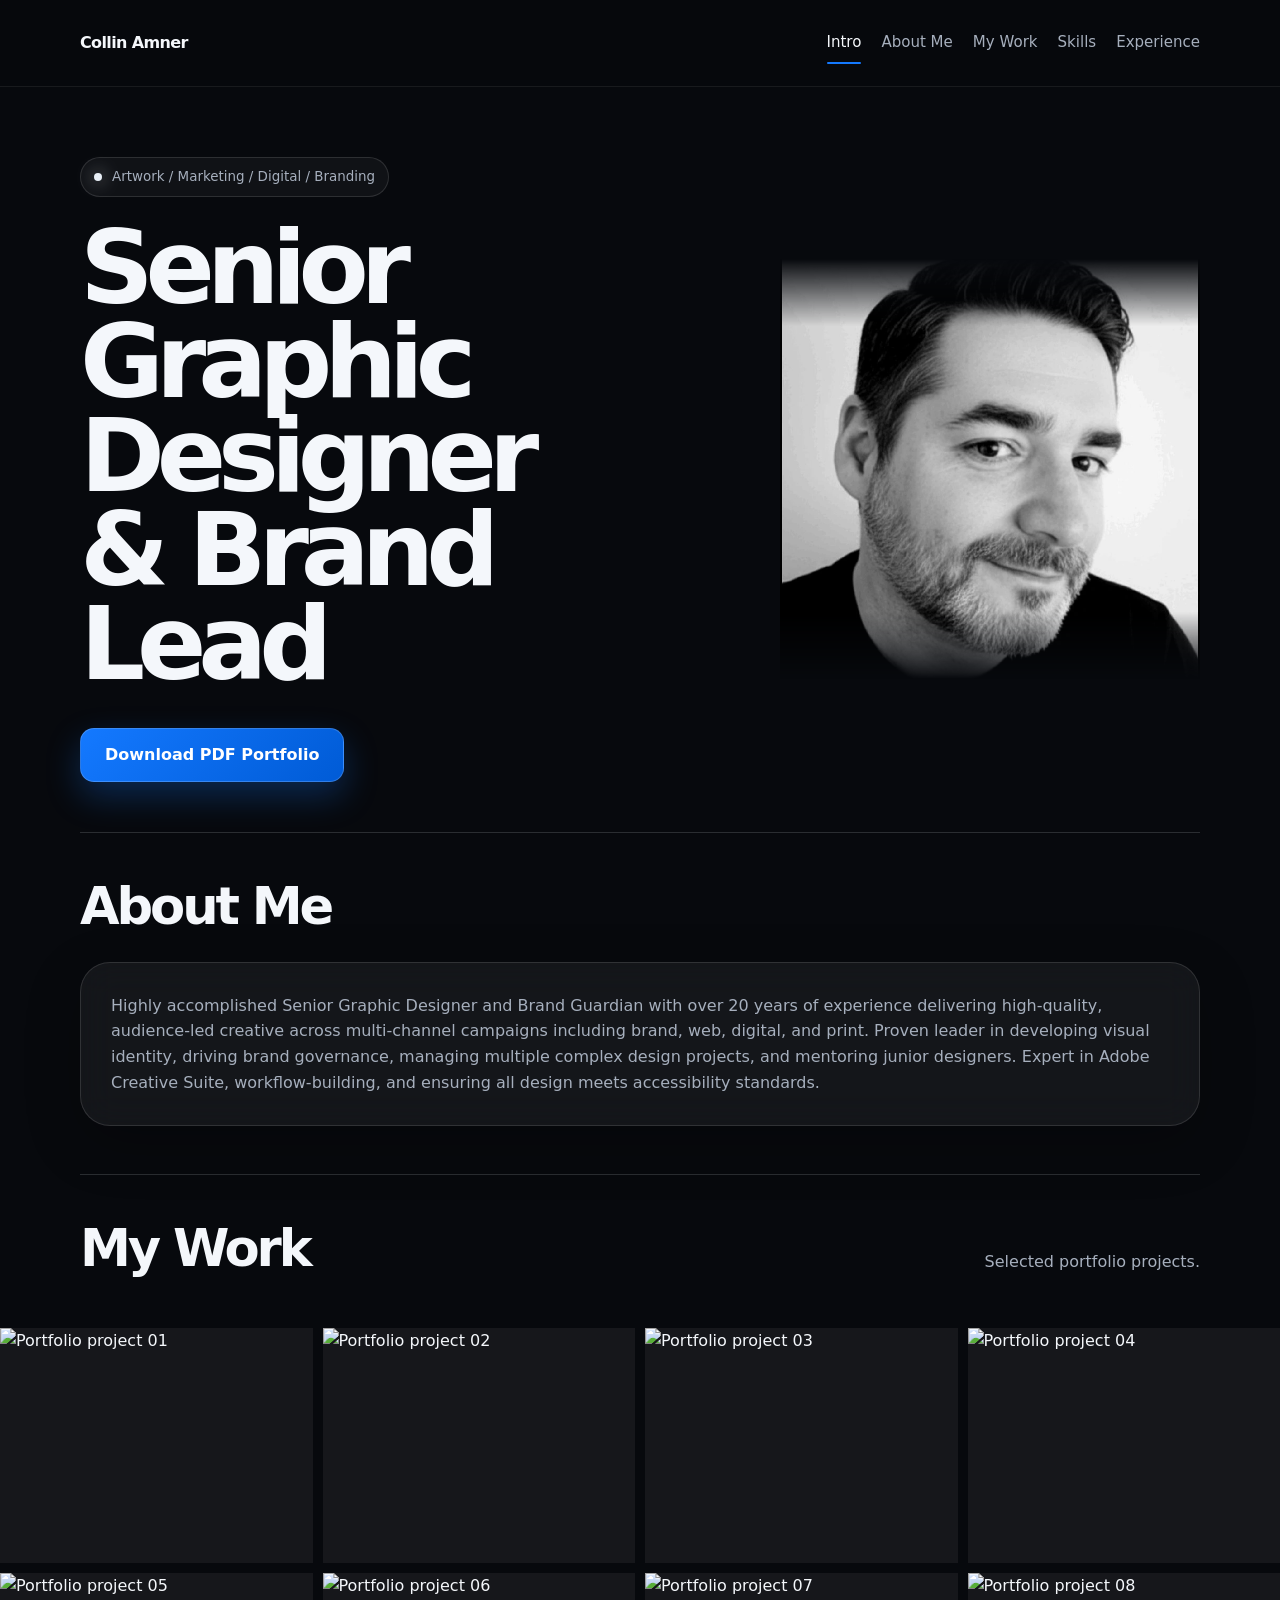
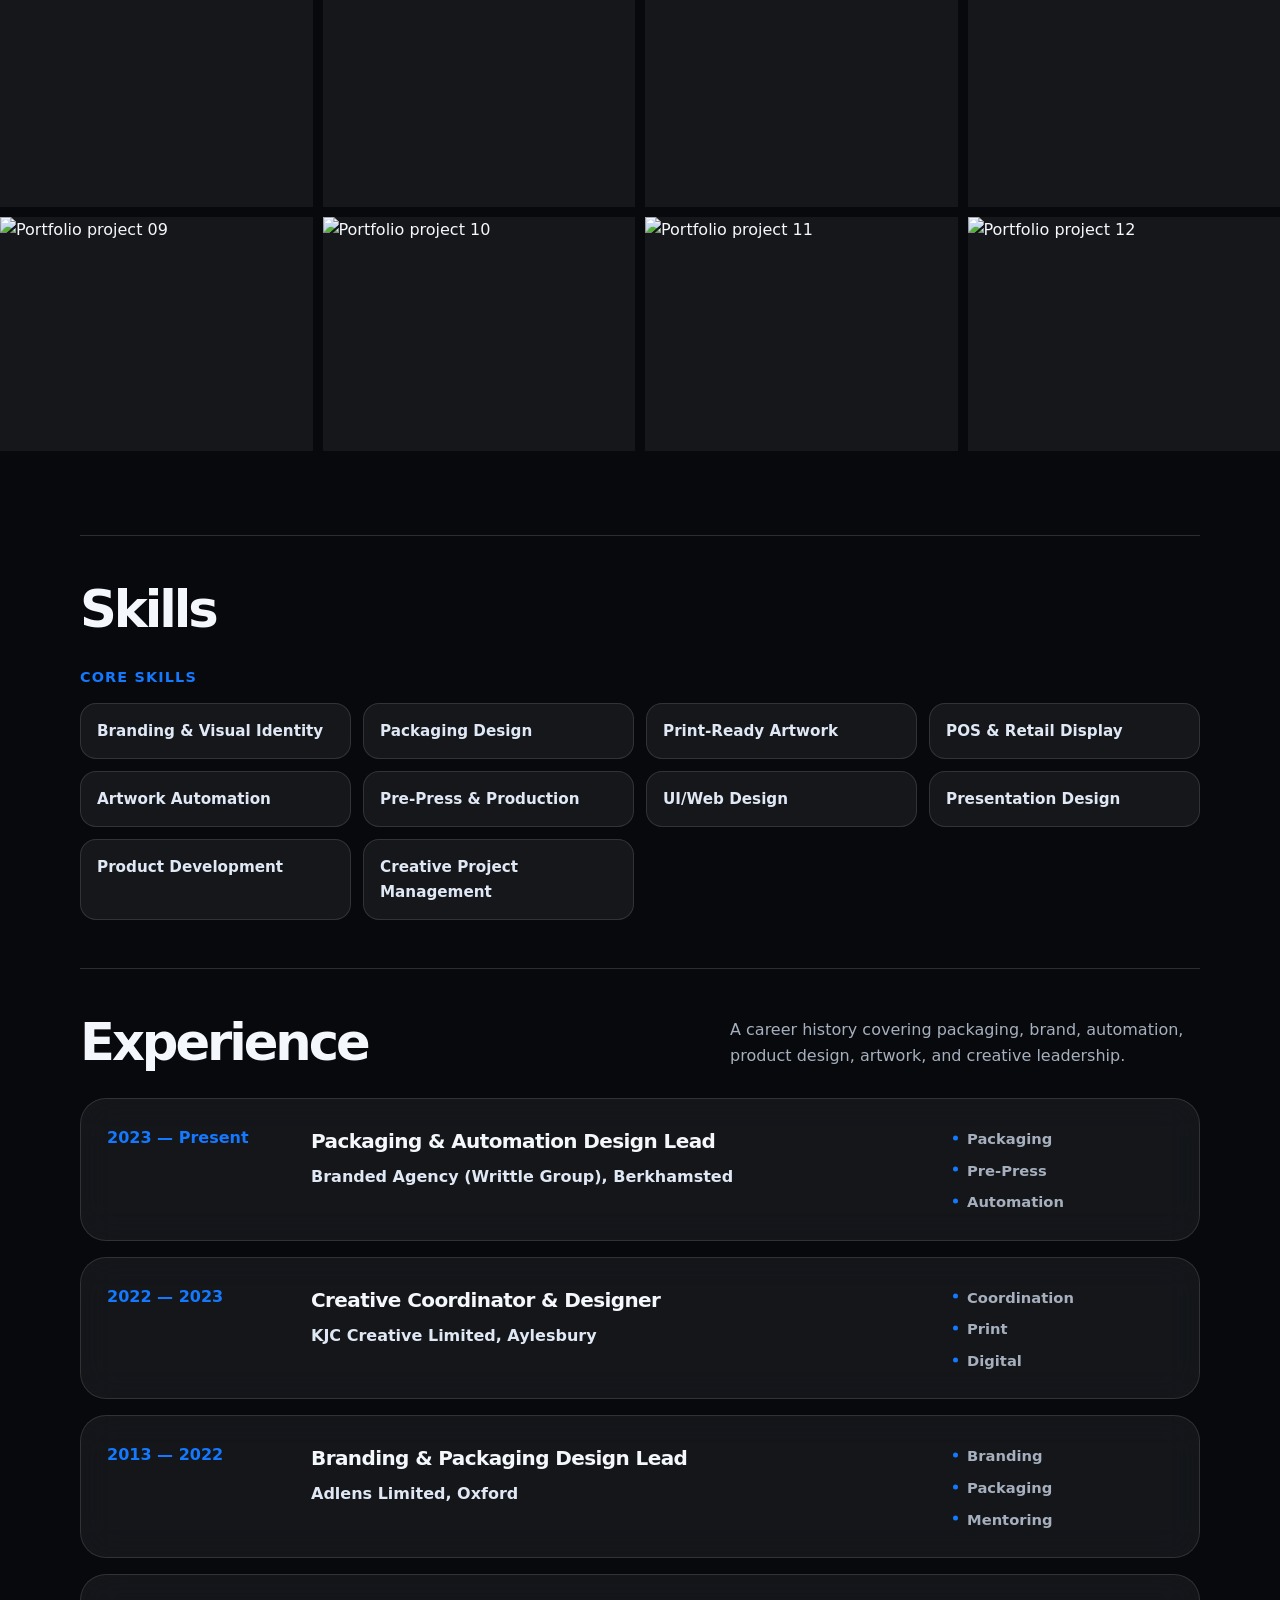
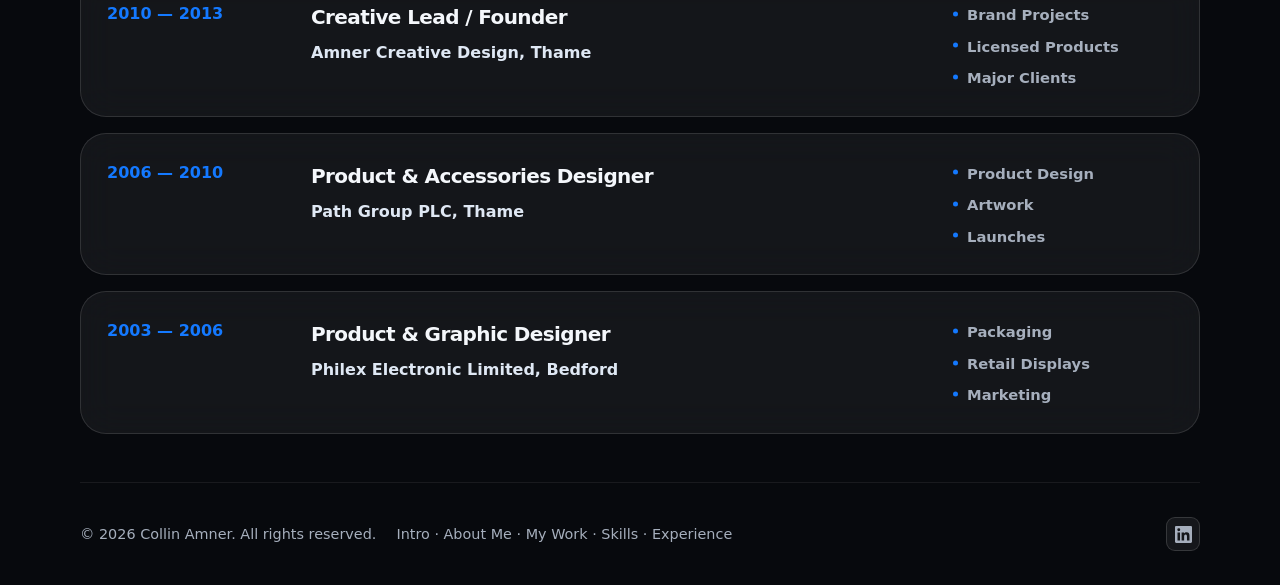
==== index.html @ bd35968d "Update index.html" ====
<!DOCTYPE html>
<html lang="en">
<head>
  <meta charset="UTF-8" />
  <meta name="viewport" content="width=device-width, initial-scale=1.0" />
  <title>Portfolio | Collin Amner</title>
  <style>
    :root {
      --bg: #07090d;
      --text: #f4f7fb;
      --muted: #a6afbd;
      --line: rgba(255,255,255,.12);
      --panel: rgba(255,255,255,.055);
      --panel-light: rgba(255,255,255,.06);
      --accent: #dfe8f4;
      --blue: #1479ff;
      --shadow: 0 24px 80px rgba(0,0,0,.45);
      --sticky-offset: 86px;
    }

    * { box-sizing: border-box; margin: 0; padding: 0; }
    html { scroll-behavior: smooth; scroll-padding-top: var(--sticky-offset); }
    body { font-family: Inter, ui-sans-serif, system-ui, -apple-system, BlinkMacSystemFont, "Segoe UI", sans-serif; background: var(--bg); color: var(--text); line-height: 1.6; min-height: 100vh; overflow-x: hidden; }
    a { color: inherit; text-decoration: none; }
    .wrap { width: min(1120px, calc(100% - 40px)); margin: 0 auto; }

    header { position: sticky; top: 0; z-index: 20; border-bottom: 1px solid rgba(255,255,255,.07); background: rgba(7,9,13,.72); backdrop-filter: blur(18px); }
    .header-inner { width: min(1120px, calc(100% - 40px)); margin: 0 auto; padding: 22px 0; display: flex; align-items: center; justify-content: space-between; gap: 24px; }
    .logo { font-weight: 800; letter-spacing: -.04em; }
    nav { display: flex; gap: 20px; color: var(--muted); font-size: .94rem; }
    nav a { position: relative; padding: 8px 0 10px; transition: color .18s ease; }
    nav a::after { content: ""; position: absolute; left: 0; right: 0; bottom: 0; height: 2px; border-radius: 999px; background: var(--blue); transform: scaleX(0); transform-origin: left; transition: transform .18s ease; }
    nav a:hover, nav a:focus-visible, nav a.is-active { color: var(--text); outline: none; }
    nav a.is-active::after { transform: scaleX(1); }

    section { scroll-margin-top: var(--sticky-offset); padding: 48px 0; }
    main section:not(:first-child) { border-top: 1px solid rgba(220,226,235,.16); }
    .intro { padding: 70px 0 50px; display: grid; grid-template-columns: minmax(0,1.15fr) minmax(260px,.85fr); gap: 44px; align-items: center; }
    .profile-frame { justify-self: end; width: min(420px, 100%); aspect-ratio: 1/1; overflow: hidden; }
    .profile-frame img { display: block; width: 100%; height: 100%; object-fit: cover; filter: grayscale(1); -webkit-mask-image: linear-gradient(to bottom, transparent 0%, black 16%, black 84%, transparent 100%); mask-image: linear-gradient(to bottom, transparent 0%, black 16%, black 84%, transparent 100%); }
    .eyebrow { display: inline-flex; align-items: center; gap: 10px; padding: 8px 13px; border: 1px solid var(--line); background: rgba(255,255,255,.04); border-radius: 999px; color: var(--muted); font-size: .84rem; margin-bottom: 24px; }
    .eyebrow::before { content: ""; width: 8px; height: 8px; border-radius: 50%; background: #e8eef6; box-shadow: 0 0 18px rgba(232,238,246,.8); }
    h1 { font-size: clamp(3.2rem, 8vw, 6.6rem); line-height: .92; letter-spacing: -.08em; max-width: 900px; }
    .actions { display: flex; flex-wrap: wrap; gap: 14px; margin-top: 36px; }
    .btn { display: inline-flex; align-items: center; justify-content: center; min-height: 48px; padding: 0 20px; border-radius: 14px; border: 1px solid var(--line); font-weight: 700; transition: transform .18s ease, background .18s ease; }
    .btn:hover, .btn:focus-visible { transform: translateY(-2px); outline: none; }
    .btn.download { min-height: 54px; padding: 0 24px; color: #fff; background: linear-gradient(135deg,#1479ff,#005bd6); border-color: rgba(255,255,255,.18); box-shadow: 0 14px 34px rgba(20,121,255,.28); }

    .section-title { display: flex; justify-content: space-between; gap: 24px; align-items: end; margin-bottom: 30px; }
    .section-title h2 { font-size: clamp(2rem, 4vw, 3.4rem); line-height: 1; letter-spacing: -.06em; }
    .section-title p { color: var(--muted); max-width: 470px; }
    .panel { padding: 30px; border-radius: 30px; border: 1px solid var(--line); background: var(--panel); backdrop-filter: blur(18px); box-shadow: 0 18px 55px rgba(0,0,0,.23); }
    .panel p { color: var(--muted); }

    .work-gallery {
      width: min(100vw, 1400px);
      margin: 54px 50% 36px;
      transform: translateX(-50%);
      display: grid;
      grid-template-columns: repeat(4, minmax(0, 1fr));
      gap: 10px;
    }

    .work-image {
      display: block;
      width: 100%;
      aspect-ratio: 4 / 3;
      object-fit: cover;
      object-position: center;
      background: rgba(255,255,255,.06);
      cursor: zoom-in;
    }

    .work-image:hover,
    .work-image:focus-visible {
      filter: brightness(.82);
      outline: none;
    }

    .gallery-lightbox {
      position: fixed;
      inset: 0;
      z-index: 100;
      display: none;
      align-items: center;
      justify-content: center;
      padding: 48px;
      background: rgba(0,0,0,.96);
    }

    .gallery-lightbox.is-open {
      display: flex;
    }

    #galleryLightboxImage {
      display: block;
      max-width: min(75vw, 1100px);
      max-height: 82vh;
      width: auto;
      height: auto;
      object-fit: contain;
      box-shadow: 0 30px 90px rgba(0,0,0,.55);
    }

    .gallery-lightbox-close,
    .gallery-lightbox-prev,
    .gallery-lightbox-next {
      position: absolute;
      display: inline-flex;
      align-items: center;
      justify-content: center;
      width: 44px;
      height: 44px;
      border-radius: 999px;
      border: 1px solid rgba(255,255,255,.18);
      background: rgba(255,255,255,.08);
      color: #fff;
      font-size: 26px;
      line-height: 1;
      cursor: pointer;
    }

    .gallery-lightbox-close { top: 24px; right: 24px; }
    .gallery-lightbox-prev { left: 24px; top: 50%; transform: translateY(-50%); }
    .gallery-lightbox-next { right: 24px; top: 50%; transform: translateY(-50%); }

    .gallery-lightbox-close:hover,
    .gallery-lightbox-prev:hover,
    .gallery-lightbox-next:hover,
    .gallery-lightbox-close:focus-visible,
    .gallery-lightbox-prev:focus-visible,
    .gallery-lightbox-next:focus-visible {
      background: rgba(255,255,255,.18);
      outline: none;
    }

    .skills-subsection { display: grid; gap: 14px; }
    .skills-subsection h3 { color: var(--blue); font-size: .9rem; font-weight: 800; letter-spacing: .08em; text-transform: uppercase; }
    .skills-grid { display: grid; grid-template-columns: repeat(4,1fr); gap: 12px; }
    .skill-tag { padding: 15px 16px; border-radius: 16px; background: var(--panel-light); color: var(--accent); border: 1px solid var(--line); font-weight: 650; font-size: .95rem; }

    .experience-list { display: grid; gap: 16px; }
    .experience-item { display: grid; grid-template-columns: 180px minmax(0,1fr) minmax(150px,220px); gap: 24px; align-items: start; padding: 26px; border-radius: 26px; border: 1px solid var(--line); background: var(--panel); backdrop-filter: blur(18px); }
    .experience-item time { color: var(--blue); font-weight: 700; }
    .experience-item h3 { font-size: 1.25rem; letter-spacing: -.03em; margin-bottom: 7px; }
    .experience-company { color: var(--accent); font-weight: 700; margin-bottom: 12px; }
    .experience-tags { display: grid; gap: 8px; margin: 2px 0 0; list-style: none; justify-self: start; }
    .experience-tags li { position: relative; padding-left: 14px; color: var(--muted); font-size: .92rem; font-weight: 650; }
    .experience-tags li::before { content: ""; position: absolute; left: 0; top: .72em; width: 5px; height: 5px; border-radius: 50%; background: var(--blue); transform: translateY(-50%); }

    footer { width: min(1120px, calc(100% - 40px)); margin: 0 auto; padding: 34px 0; color: var(--muted); display: flex; justify-content: space-between; gap: 16px; font-size: .9rem; align-items: center; border-top: 1px solid rgba(255,255,255,.07); }
    .footer-meta { display: flex; gap: 20px; align-items: center; flex-wrap: wrap; }
    .footer-social { display: inline-flex; align-items: center; justify-content: center; width: 34px; height: 34px; border-radius: 9px; border: 1px solid rgba(255,255,255,.14); background: rgba(255,255,255,.06); color: var(--muted); transition: color .18s ease, background .18s ease, border-color .18s ease, transform .18s ease; }
    .footer-social:hover, .footer-social:focus-visible { color: #fff; background: var(--blue); border-color: var(--blue); transform: translateY(-2px); outline: none; }
    .footer-social svg { width: 17px; height: 17px; fill: currentColor; }

    @media (max-width: 900px) {
      .intro { grid-template-columns: 1fr; padding: 48px 0 40px; }
      .profile-frame { justify-self: start; width: min(320px,100%); }
      .work-gallery { grid-template-columns: repeat(2, minmax(0, 1fr)); width: 100%; margin: 28px 0 20px; transform: none; gap: 5px; }
      .skills-grid { grid-template-columns: repeat(2,1fr); }
      .experience-item { grid-template-columns: 1fr; }
    }

    @media (max-width: 680px) {
      :root { --sticky-offset: 142px; }

      body::after {
        content: "";
        position: fixed;
        left: 0;
        right: 0;
        bottom: 0;
        height: 90px;
        pointer-events: none;
        z-index: 12;
        background: linear-gradient(to bottom, rgba(7,9,13,0), rgba(7,9,13,.92));
      }

      section { padding: 30px 0; scroll-margin-top: var(--sticky-offset); }
      .intro { padding: 24px 0 24px; gap: 16px; display: flex; flex-direction: column; align-items: flex-start; }
      .intro-content { display: contents; }
      .eyebrow { order: 1; margin-bottom: 4px; }
      h1 { order: 2; font-size: clamp(2.9rem, 14vw, 4.4rem); line-height: .9; }
      .profile-frame { order: 3; width: min(270px, 82vw); justify-self: center; align-self: center; margin: 2px auto 0; }
      .profile-frame img { -webkit-mask-image: linear-gradient(to bottom, transparent 0%, black 7%, black 96%, transparent 100%); mask-image: linear-gradient(to bottom, transparent 0%, black 7%, black 96%, transparent 100%); object-position: center top; }
      .actions { order: 4; margin-top: 6px; width: 100%; justify-content: center; }
      .btn.download { width: min(100%, 280px); }
      .section-title { margin-bottom: 18px; gap: 14px; }
      .panel { padding: 22px; border-radius: 22px; }
      .experience-list { gap: 10px; }
      .experience-item { padding: 20px; border-radius: 20px; gap: 14px; }
      .header-inner { align-items: flex-start; flex-direction: column; }
      nav { width: 100%; overflow-x: auto; padding-bottom: 4px; }
      .section-title, footer { flex-direction: column; align-items: flex-start; }
      .work-gallery { grid-template-columns: 1fr; width: 100%; margin: 22px 0 16px; transform: none; gap: 5px; }
      .skills-grid { grid-template-columns: 1fr; }
    }
  </style>
</head>
<body>
  <div class="page">
    <header>
      <div class="header-inner">
        <a href="#intro" class="logo" aria-label="Portfolio home"><span>Collin Amner</span></a>
        <nav aria-label="Main navigation">
          <a href="#intro">Intro</a>
          <a href="#about">About Me</a>
          <a href="#work">My Work</a>
          <a href="#skills">Skills</a>
          <a href="#experience">Experience</a>
        </nav>
      </div>
    </header>

    <main>
      <section id="intro" class="intro wrap" aria-labelledby="intro-title">
        <div class="intro-content">
          <span class="eyebrow">Artwork / Marketing / Digital / Branding</span>
          <h1 id="intro-title">Senior Graphic Designer <br />&amp; Brand Lead</h1>
          <div class="actions">
            <a class="btn download" href="./assets/collinamner_portfolio.pdf" target="_blank" rel="noopener">Download PDF Portfolio</a>
          </div>
        </div>
        <div class="profile-frame"><img src="./assets/profile.png" alt="Black and white portrait of Collin Amner" /></div>
      </section>

      <section id="about" class="wrap" aria-labelledby="about-title">
        <div class="section-title"><h2 id="about-title">About Me</h2><p></p></div>
        <div class="panel"><p>Highly accomplished Senior Graphic Designer and Brand Guardian with over 20 years of experience delivering high-quality, audience-led creative across multi-channel campaigns including brand, web, digital, and print. Proven leader in developing visual identity, driving brand governance, managing multiple complex design projects, and mentoring junior designers. Expert in Adobe Creative Suite, workflow-building, and ensuring all design meets accessibility standards.</p></div>
      </section>

      <section id="work" class="wrap" aria-labelledby="work-title">
        <div class="section-title"><h2 id="work-title">My Work</h2><p>Selected portfolio projects.</p></div>
        <div class="work-gallery" aria-label="Selected portfolio work">
          <img class="work-image" src="https://raw.githubusercontent.com/collinamner-ai/portfolio/main/assets/work-01.png" alt="Portfolio project 01">
          <img class="work-image" src="https://raw.githubusercontent.com/collinamner-ai/portfolio/main/assets/work-02.png" alt="Portfolio project 02">
          <img class="work-image" src="https://raw.githubusercontent.com/collinamner-ai/portfolio/main/assets/work-03.png" alt="Portfolio project 03">
          <img class="work-image" src="https://raw.githubusercontent.com/collinamner-ai/portfolio/main/assets/work-04.png" alt="Portfolio project 04">
          <img class="work-image" src="https://raw.githubusercontent.com/collinamner-ai/portfolio/main/assets/work-05.png" alt="Portfolio project 05">
          <img class="work-image" src="https://raw.githubusercontent.com/collinamner-ai/portfolio/main/assets/work-06.png" alt="Portfolio project 06">
          <img class="work-image" src="https://raw.githubusercontent.com/collinamner-ai/portfolio/main/assets/work-07.png" alt="Portfolio project 07">
          <img class="work-image" src="https://raw.githubusercontent.com/collinamner-ai/portfolio/main/assets/work-08.png" alt="Portfolio project 08">
          <img class="work-image" src="https://raw.githubusercontent.com/collinamner-ai/portfolio/main/assets/work-09.png" alt="Portfolio project 09">
          <img class="work-image" src="https://raw.githubusercontent.com/collinamner-ai/portfolio/main/assets/work-10.png" alt="Portfolio project 10">
          <img class="work-image" src="https://raw.githubusercontent.com/collinamner-ai/portfolio/main/assets/work-11.png" alt="Portfolio project 11">
          <img class="work-image" src="https://raw.githubusercontent.com/collinamner-ai/portfolio/main/assets/work-12.png" alt="Portfolio project 12">
        </div>
      </section>

      <section id="skills" class="wrap" aria-labelledby="skills-title">
        <div class="section-title"><h2 id="skills-title">Skills</h2><p></p></div>
        <div class="skills-subsection"><h3>Core Skills</h3><div class="skills-grid" aria-label="Core skills list">
          <span class="skill-tag">Branding &amp; Visual Identity</span><span class="skill-tag">Packaging Design</span><span class="skill-tag">Print-Ready Artwork</span><span class="skill-tag">POS &amp; Retail Display</span><span class="skill-tag">Artwork Automation</span><span class="skill-tag">Pre-Press &amp; Production</span><span class="skill-tag">UI/Web Design</span><span class="skill-tag">Presentation Design</span><span class="skill-tag">Product Development</span><span class="skill-tag">Creative Project Management</span>
        </div></div>
      </section>

      <section id="experience" class="wrap" aria-labelledby="experience-title">
        <div class="section-title"><h2 id="experience-title">Experience</h2><p>A career history covering packaging, brand, automation, product design, artwork, and creative leadership.</p></div>
        <div class="experience-list">
          <article class="experience-item"><time>2023 — Present</time><div><h3>Packaging &amp; Automation Design Lead</h3><p class="experience-company">Branded Agency (Writtle Group), Berkhamsted</p></div><ul class="experience-tags"><li>Packaging</li><li>Pre-Press</li><li>Automation</li></ul></article>
          <article class="experience-item"><time>2022 — 2023</time><div><h3>Creative Coordinator &amp; Designer</h3><p class="experience-company">KJC Creative Limited, Aylesbury</p></div><ul class="experience-tags"><li>Coordination</li><li>Print</li><li>Digital</li></ul></article>
          <article class="experience-item"><time>2013 — 2022</time><div><h3>Branding &amp; Packaging Design Lead</h3><p class="experience-company">Adlens Limited, Oxford</p></div><ul class="experience-tags"><li>Branding</li><li>Packaging</li><li>Mentoring</li></ul></article>
          <article class="experience-item"><time>2010 — 2013</time><div><h3>Creative Lead / Founder</h3><p class="experience-company">Amner Creative Design, Thame</p></div><ul class="experience-tags"><li>Brand Projects</li><li>Licensed Products</li><li>Major Clients</li></ul></article>
          <article class="experience-item"><time>2006 — 2010</time><div><h3>Product &amp; Accessories Designer</h3><p class="experience-company">Path Group PLC, Thame</p></div><ul class="experience-tags"><li>Product Design</li><li>Artwork</li><li>Launches</li></ul></article>
          <article class="experience-item"><time>2003 — 2006</time><div><h3>Product &amp; Graphic Designer</h3><p class="experience-company">Philex Electronic Limited, Bedford</p></div><ul class="experience-tags"><li>Packaging</li><li>Retail Displays</li><li>Marketing</li></ul></article>
        </div>
      </section>
    </main>

    <footer>
      <div class="footer-meta"><span>© 2026 Collin Amner. All rights reserved.</span><span>Intro · About Me · My Work · Skills · Experience</span></div>
      <a class="footer-social" href="https://www.linkedin.com/in/collin-amner-9802814/" target="_blank" rel="noopener" aria-label="LinkedIn profile">
        <svg viewBox="0 0 24 24" aria-hidden="true"><path d="M20.45 20.45h-3.56v-5.57c0-1.33-.03-3.04-1.85-3.04-1.85 0-2.14 1.44-2.14 2.94v5.67H9.34V9h3.42v1.56h.05c.48-.9 1.64-1.85 3.37-1.85 3.6 0 4.27 2.37 4.27 5.46v6.28zM5.32 7.43a2.06 2.06 0 1 1 0-4.12 2.06 2.06 0 0 1 0 4.12zM7.1 20.45H3.54V9H7.1v11.45zM22.23 0H1.77C.79 0 0 .77 0 1.72v20.56C0 23.23.79 24 1.77 24h20.46c.98 0 1.77-.77 1.77-1.72V1.72C24 .77 23.21 0 22.23 0z"/></svg>
      </a>
    </footer>
  </div>

  <div class="gallery-lightbox" id="galleryLightbox" aria-hidden="true" role="dialog" aria-label="Portfolio image viewer">
    <button class="gallery-lightbox-close" type="button" id="galleryClose" aria-label="Close image viewer">×</button>
    <button class="gallery-lightbox-prev" type="button" id="galleryPrev" aria-label="Previous image">‹</button>
    <img id="galleryLightboxImage" src="" alt="">
    <button class="gallery-lightbox-next" type="button" id="galleryNext" aria-label="Next image">›</button>
  </div>

  <script>
    const galleryImages = Array.from(document.querySelectorAll('.work-image'));
    const galleryLightbox = document.getElementById('galleryLightbox');
    const galleryLightboxImage = document.getElementById('galleryLightboxImage');
    const galleryClose = document.getElementById('galleryClose');
    const galleryPrev = document.getElementById('galleryPrev');
    const galleryNext = document.getElementById('galleryNext');
    let activeGalleryIndex = 0;

    galleryImages.forEach((image) => {
      image.setAttribute('tabindex', '0');
    });

    function showGalleryImage(index) {
      activeGalleryIndex = (index + galleryImages.length) % galleryImages.length;
      const image = galleryImages[activeGalleryIndex];
      galleryLightboxImage.src = image.currentSrc || image.src;
      galleryLightboxImage.alt = image.alt;
    }

    function openGallery(index) {
      showGalleryImage(index);
      galleryLightbox.classList.add('is-open');
      galleryLightbox.setAttribute('aria-hidden', 'false');
      document.body.style.overflow = 'hidden';
      galleryClose.focus();
    }

    function closeGallery() {
      galleryLightbox.classList.remove('is-open');
      galleryLightbox.setAttribute('aria-hidden', 'true');
      galleryLightboxImage.removeAttribute('src');
      document.body.style.overflow = '';
      galleryImages[activeGalleryIndex].focus();
    }

    galleryImages.forEach((image, index) => {
      image.addEventListener('click', () => openGallery(index));
      image.addEventListener('keydown', event => {
        if (event.key === 'Enter' || event.key === ' ') {
          event.preventDefault();
          openGallery(index);
        }
      });
    });

    galleryClose.addEventListener('click', closeGallery);
    galleryPrev.addEventListener('click', () => showGalleryImage(activeGalleryIndex - 1));
    galleryNext.addEventListener('click', () => showGalleryImage(activeGalleryIndex + 1));

    galleryLightbox.addEventListener('click', event => {
      if (event.target === galleryLightbox) closeGallery();
    });

    document.addEventListener('keydown', event => {
      if (!galleryLightbox.classList.contains('is-open')) return;
      if (event.key === 'Escape') closeGallery();
      if (event.key === 'ArrowLeft') showGalleryImage(activeGalleryIndex - 1);
      if (event.key === 'ArrowRight') showGalleryImage(activeGalleryIndex + 1);
    });

    const navLinks = Array.from(document.querySelectorAll('nav a'));
    const pageSections = Array.from(document.querySelectorAll('main section[id]'));
    const activeSectionObserver = new IntersectionObserver(entries => {
      entries.forEach(entry => {
        if (!entry.isIntersecting) return;
        navLinks.forEach(link => link.classList.toggle('is-active', link.getAttribute('href') === `#${entry.target.id}`));
      });
    }, { rootMargin: '-40% 0px -50% 0px', threshold: 0 });
    pageSections.forEach(section => activeSectionObserver.observe(section));
  </script>
</body>
</html>
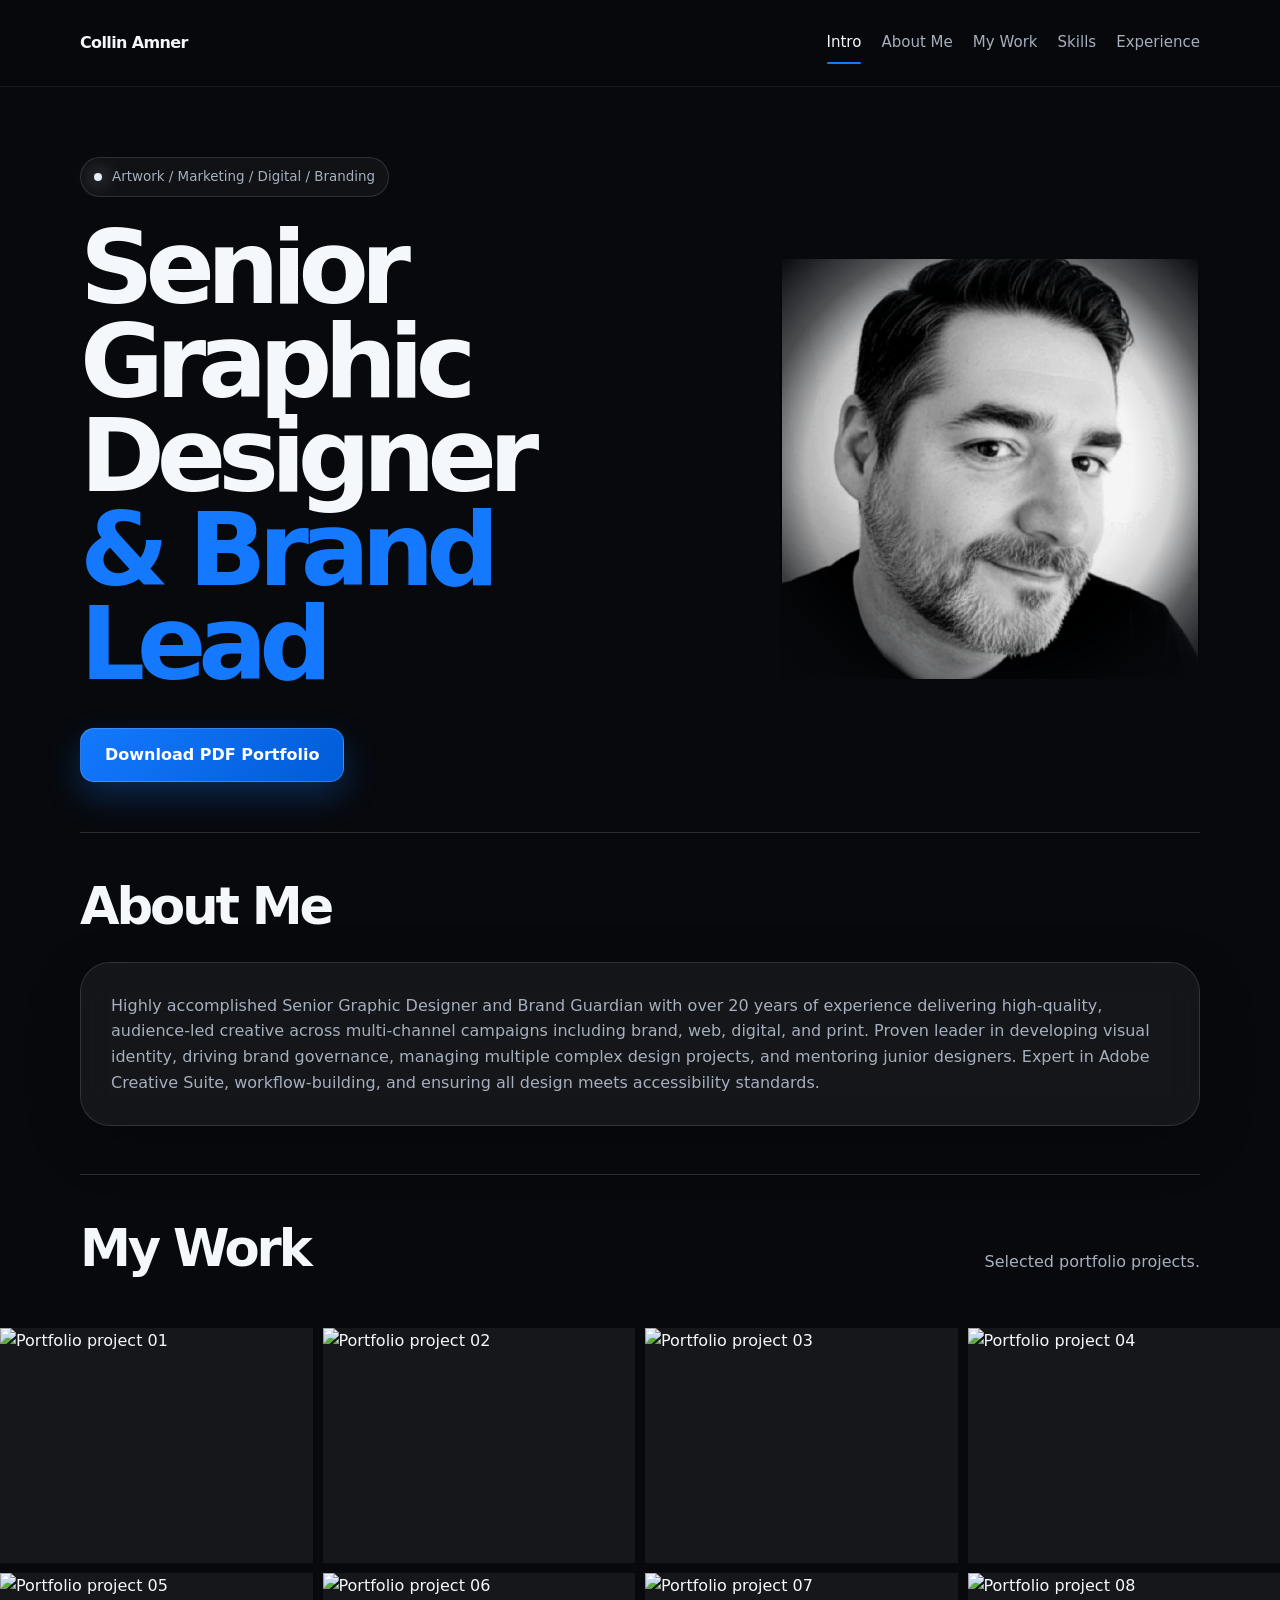
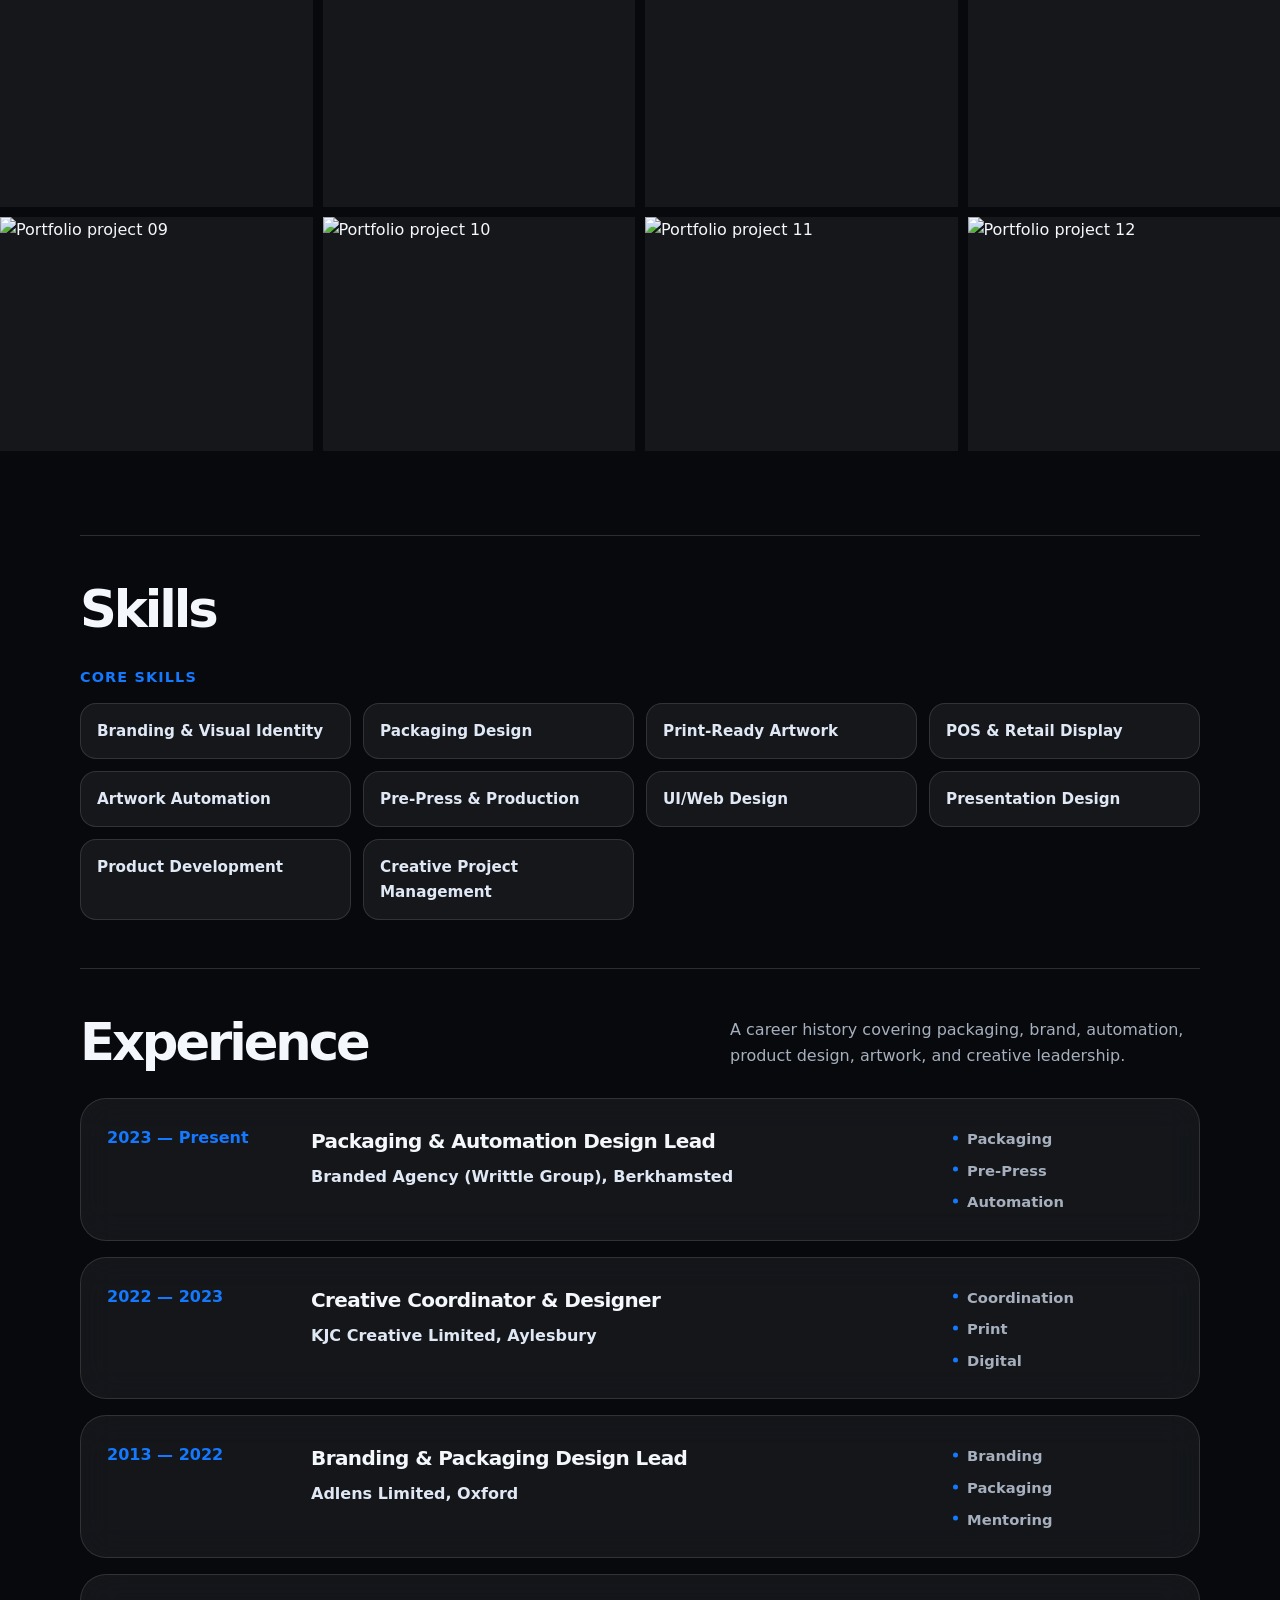
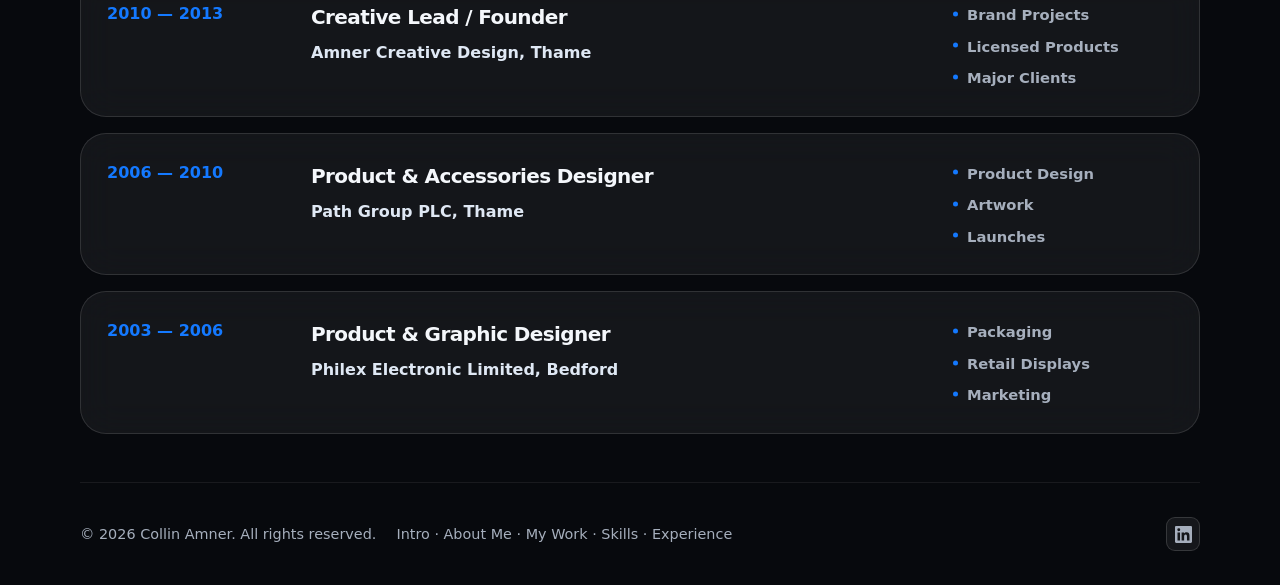
==== commit 45a89432: "Update index.html" ====
--- a/index.html
+++ b/index.html
@@ -15,7 +15,7 @@
       --accent: #dfe8f4;
       --blue: #1479ff;
       --shadow: 0 24px 80px rgba(0,0,0,.45);
-      --sticky-offset: 86px;
+      --sticky-offset: 0px;
     }
 
     * { box-sizing: border-box; margin: 0; padding: 0; }
@@ -37,10 +37,11 @@
     main section:not(:first-child) { border-top: 1px solid rgba(220,226,235,.16); }
     .intro { padding: 70px 0 50px; display: grid; grid-template-columns: minmax(0,1.15fr) minmax(260px,.85fr); gap: 44px; align-items: center; }
     .profile-frame { justify-self: end; width: min(420px, 100%); aspect-ratio: 1/1; overflow: hidden; }
-    .profile-frame img { display: block; width: 100%; height: 100%; object-fit: cover; filter: grayscale(1); -webkit-mask-image: linear-gradient(to bottom, transparent 0%, black 16%, black 84%, transparent 100%); mask-image: linear-gradient(to bottom, transparent 0%, black 16%, black 84%, transparent 100%); }
+    .profile-frame img { display: block; width: 100%; height: 100%; object-fit: cover; filter: grayscale(1); -webkit-mask-image: radial-gradient(ellipse at center, black 48%, rgba(0,0,0,.88) 62%, rgba(0,0,0,.35) 78%, transparent 100%); mask-image: radial-gradient(ellipse at center, black 48%, rgba(0,0,0,.88) 62%, rgba(0,0,0,.35) 78%, transparent 100%); }
     .eyebrow { display: inline-flex; align-items: center; gap: 10px; padding: 8px 13px; border: 1px solid var(--line); background: rgba(255,255,255,.04); border-radius: 999px; color: var(--muted); font-size: .84rem; margin-bottom: 24px; }
     .eyebrow::before { content: ""; width: 8px; height: 8px; border-radius: 50%; background: #e8eef6; box-shadow: 0 0 18px rgba(232,238,246,.8); }
     h1 { font-size: clamp(3.2rem, 8vw, 6.6rem); line-height: .92; letter-spacing: -.08em; max-width: 900px; }
+    .title-accent { color: var(--blue); }
     .actions { display: flex; flex-wrap: wrap; gap: 14px; margin-top: 36px; }
     .btn { display: inline-flex; align-items: center; justify-content: center; min-height: 48px; padding: 0 20px; border-radius: 14px; border: 1px solid var(--line); font-weight: 700; transition: transform .18s ease, background .18s ease; }
     .btn:hover, .btn:focus-visible { transform: translateY(-2px); outline: none; }
@@ -163,7 +164,7 @@
     }
 
     @media (max-width: 680px) {
-      :root { --sticky-offset: 142px; }
+      :root { --sticky-offset: 0px; }
 
       body::after {
         content: "";
@@ -180,12 +181,12 @@
       section { padding: 30px 0; scroll-margin-top: var(--sticky-offset); }
       .intro { padding: 24px 0 24px; gap: 16px; display: flex; flex-direction: column; align-items: flex-start; }
       .intro-content { display: contents; }
-      .eyebrow { order: 1; margin-bottom: 4px; }
-      h1 { order: 2; font-size: clamp(2.9rem, 14vw, 4.4rem); line-height: .9; }
-      .profile-frame { order: 3; width: min(270px, 82vw); justify-self: center; align-self: center; margin: 2px auto 0; }
-      .profile-frame img { -webkit-mask-image: linear-gradient(to bottom, transparent 0%, black 7%, black 96%, transparent 100%); mask-image: linear-gradient(to bottom, transparent 0%, black 7%, black 96%, transparent 100%); object-position: center top; }
-      .actions { order: 4; margin-top: 6px; width: 100%; justify-content: center; }
-      .btn.download { width: min(100%, 280px); }
+      .eyebrow { order: 3; margin: 12px 0 0; }
+      h1 { order: 1; font-size: clamp(2.9rem, 14vw, 4.4rem); line-height: .9; }
+      .profile-frame { order: 2; width: min(270px, 82vw); justify-self: start; align-self: flex-start; margin: 8px 0 0; }
+      .profile-frame img { -webkit-mask-image: radial-gradient(ellipse at center, black 50%, rgba(0,0,0,.9) 64%, rgba(0,0,0,.38) 80%, transparent 100%); mask-image: radial-gradient(ellipse at center, black 50%, rgba(0,0,0,.9) 64%, rgba(0,0,0,.38) 80%, transparent 100%); object-position: center top; }
+      .actions { order: 4; margin-top: 14px; width: 100%; justify-content: flex-start; }
+      .btn.download { width: min(90%, 252px); }
       .section-title { margin-bottom: 18px; gap: 14px; }
       .panel { padding: 22px; border-radius: 22px; }
       .experience-list { gap: 10px; }
@@ -217,7 +218,7 @@
       <section id="intro" class="intro wrap" aria-labelledby="intro-title">
         <div class="intro-content">
           <span class="eyebrow">Artwork / Marketing / Digital / Branding</span>
-          <h1 id="intro-title">Senior Graphic Designer <br />&amp; Brand Lead</h1>
+          <h1 id="intro-title">Senior Graphic Designer <br /><span class="title-accent">&amp; Brand Lead</span></h1>
           <div class="actions">
             <a class="btn download" href="./assets/collinamner_portfolio.pdf" target="_blank" rel="noopener">Download PDF Portfolio</a>
           </div>
@@ -346,6 +347,28 @@
 
     const navLinks = Array.from(document.querySelectorAll('nav a'));
     const pageSections = Array.from(document.querySelectorAll('main section[id]'));
+    const siteHeader = document.querySelector('header');
+
+    navLinks.forEach(link => {
+      link.addEventListener('click', event => {
+        const targetId = link.getAttribute('href');
+        if (!targetId || !targetId.startsWith('#')) return;
+
+        const target = document.querySelector(targetId);
+        if (!target) return;
+
+        event.preventDefault();
+        const headerHeight = siteHeader ? siteHeader.offsetHeight : 0;
+        const targetTop = target.getBoundingClientRect().top + window.pageYOffset - headerHeight - 1;
+
+        window.scrollTo({
+          top: Math.max(targetTop, 0),
+          behavior: 'smooth'
+        });
+
+        history.pushState(null, '', targetId);
+      });
+    });
     const activeSectionObserver = new IntersectionObserver(entries => {
       entries.forEach(entry => {
         if (!entry.isIntersecting) return;
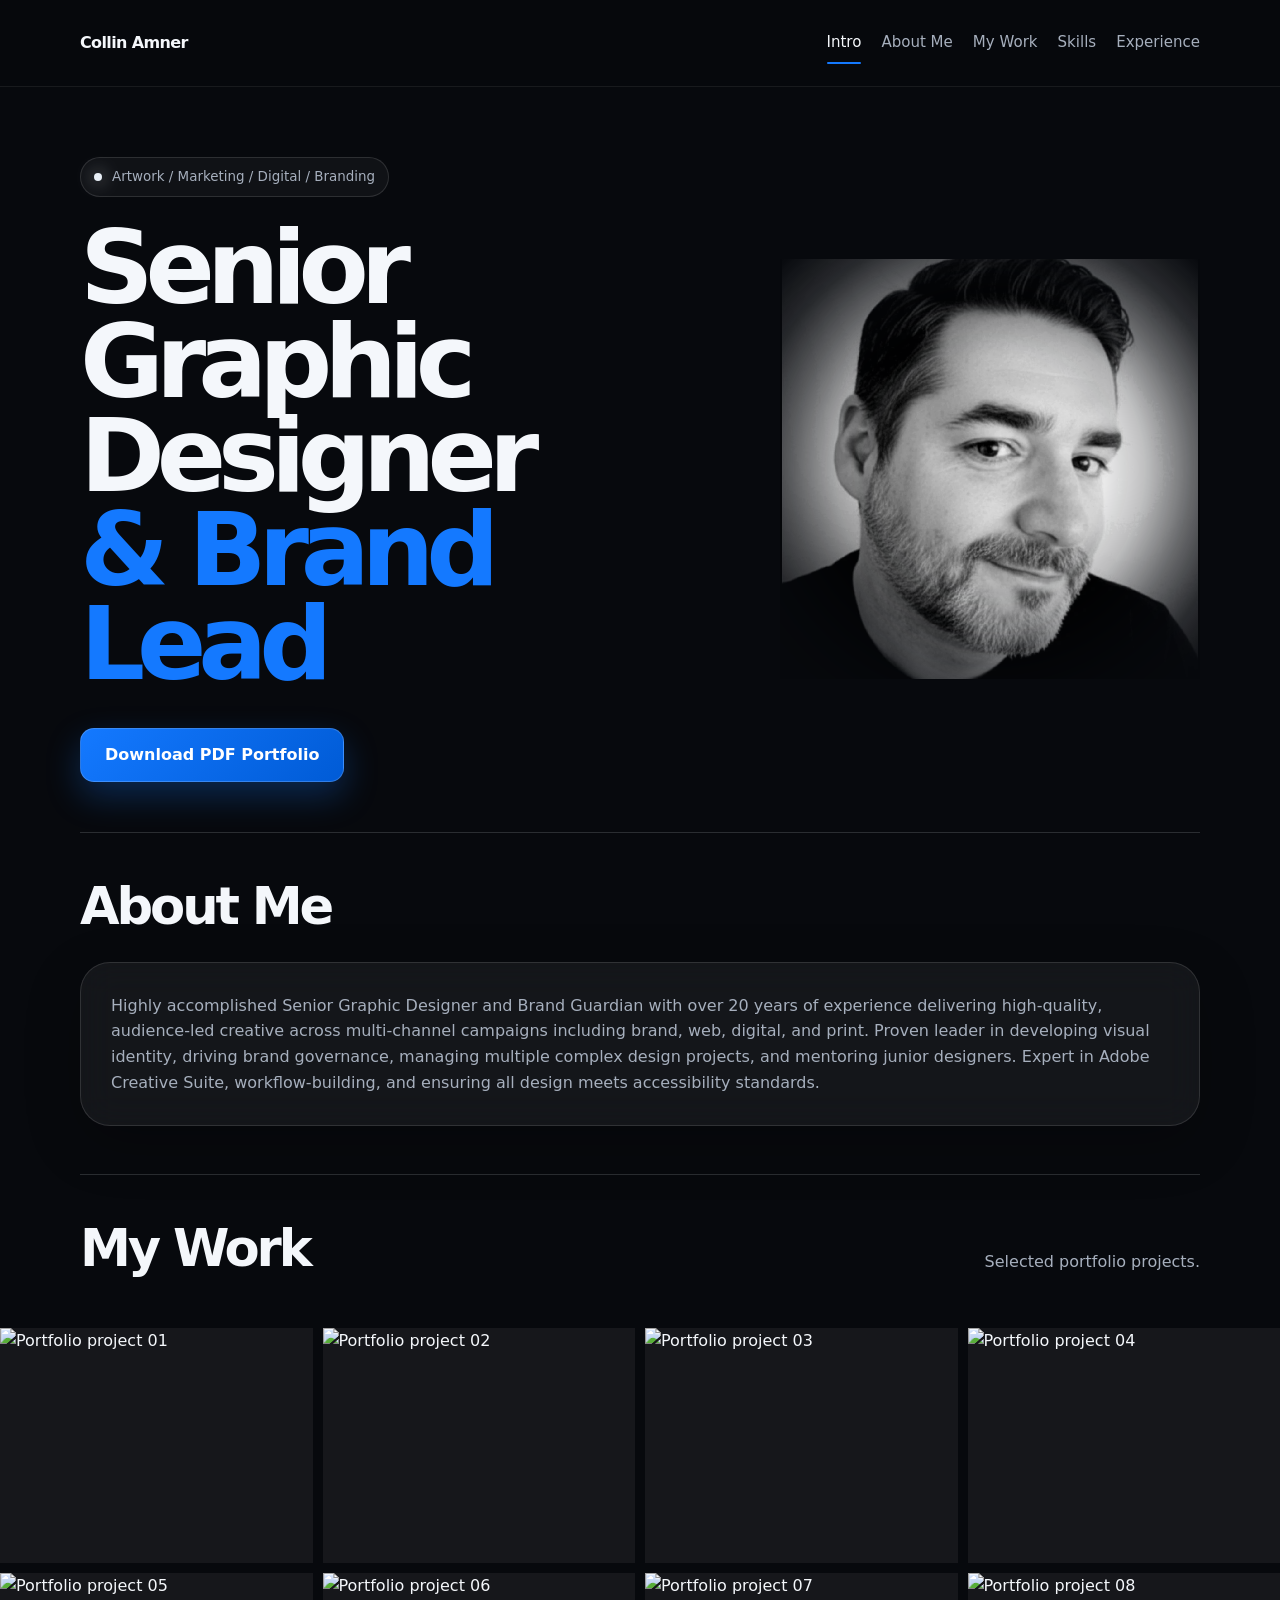
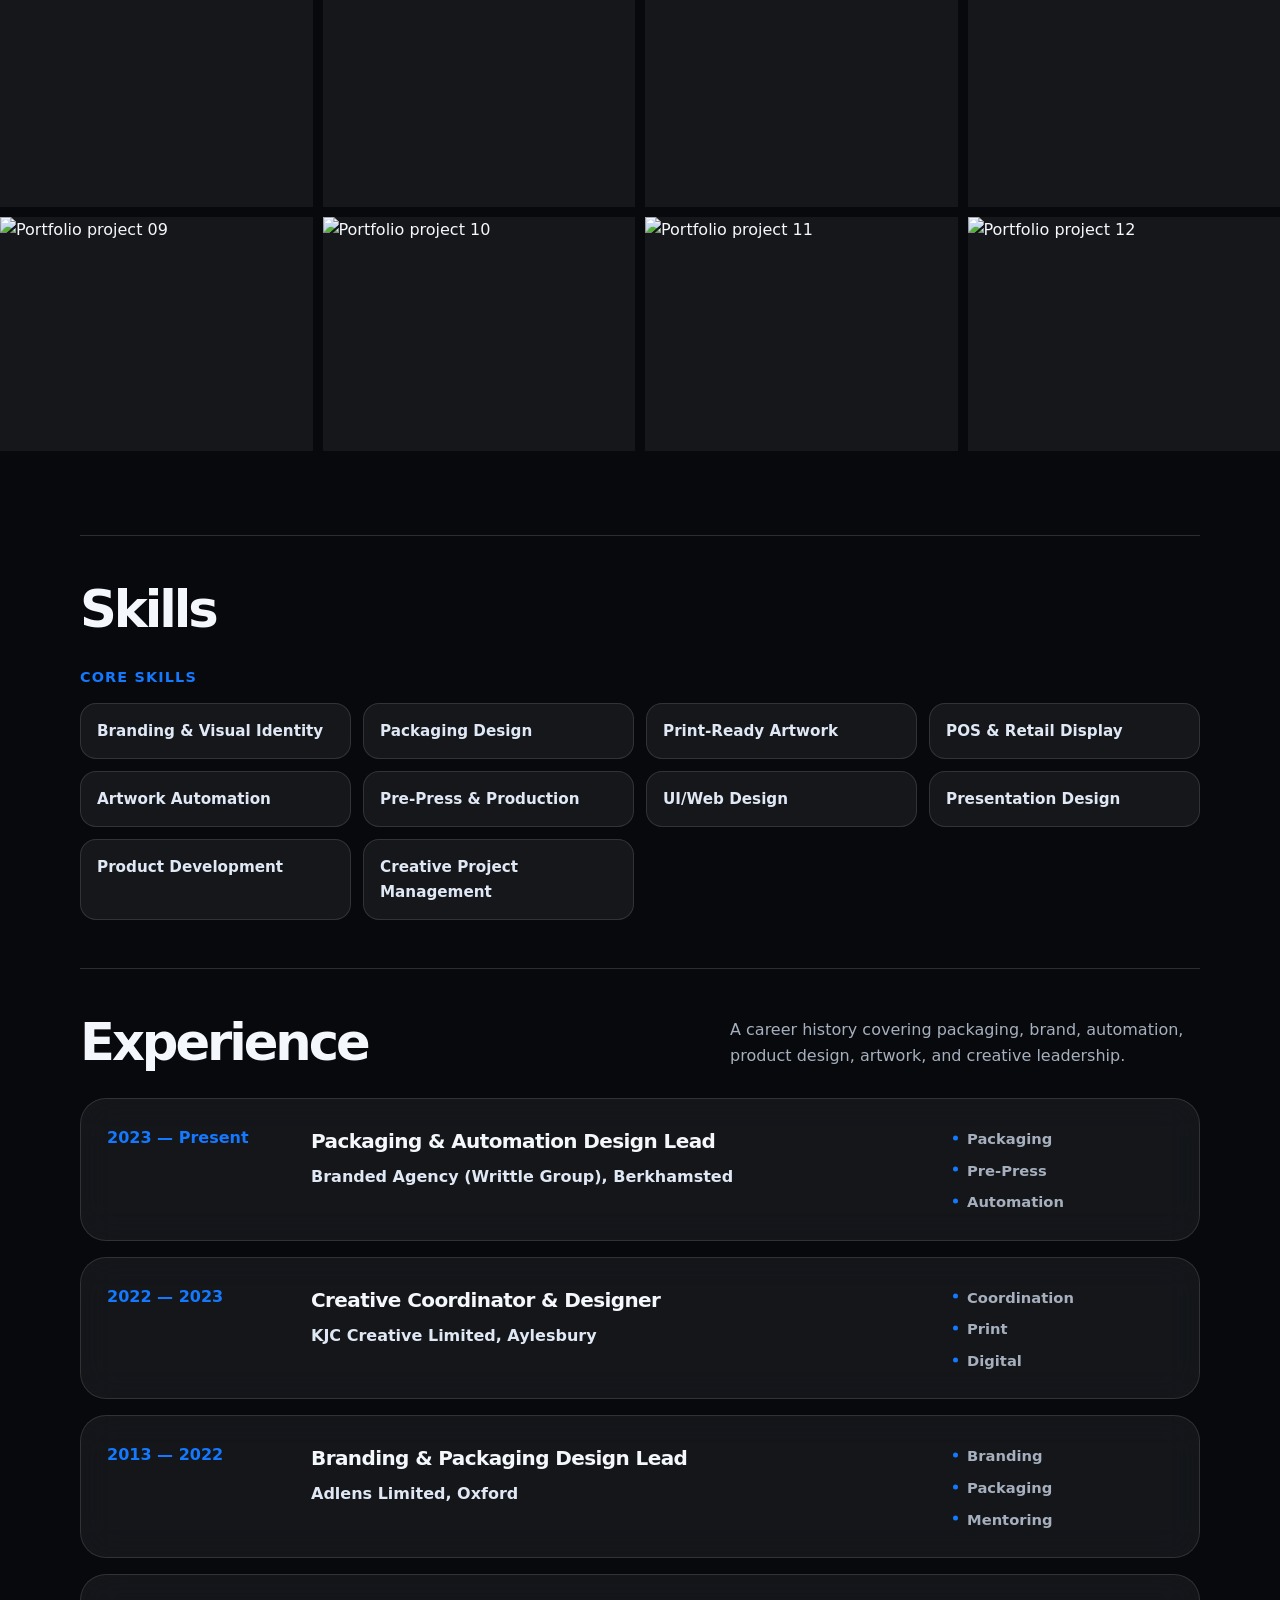
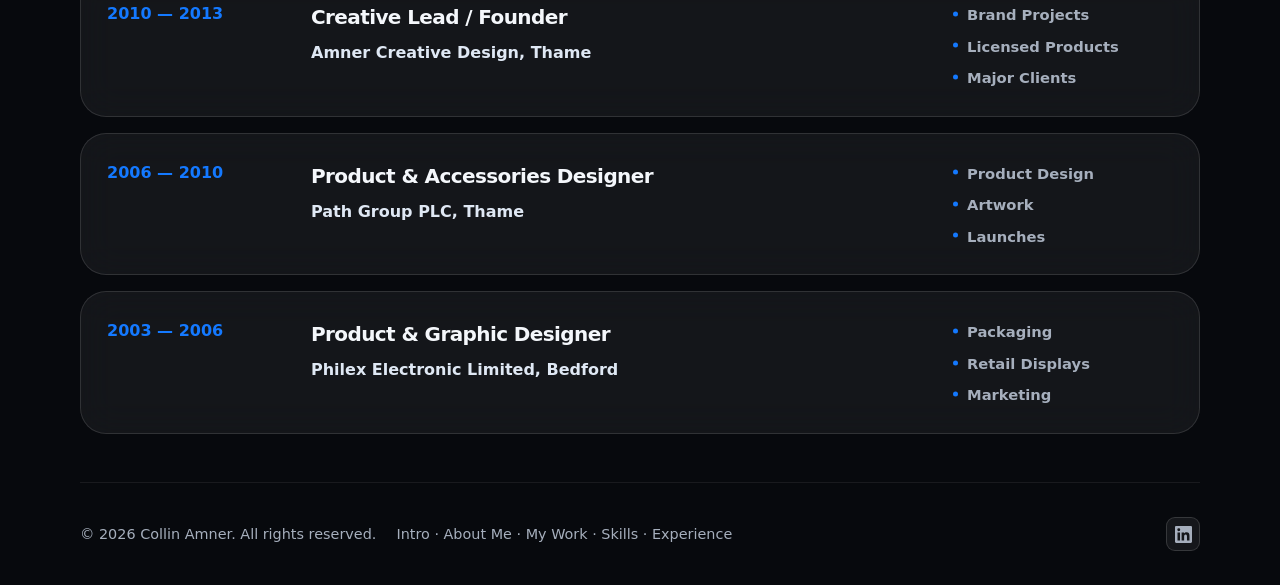
==== commit 42dfdc85: "Update index.html" ====
--- a/index.html
+++ b/index.html
@@ -37,7 +37,7 @@
     main section:not(:first-child) { border-top: 1px solid rgba(220,226,235,.16); }
     .intro { padding: 70px 0 50px; display: grid; grid-template-columns: minmax(0,1.15fr) minmax(260px,.85fr); gap: 44px; align-items: center; }
     .profile-frame { justify-self: end; width: min(420px, 100%); aspect-ratio: 1/1; overflow: hidden; }
-    .profile-frame img { display: block; width: 100%; height: 100%; object-fit: cover; filter: grayscale(1); -webkit-mask-image: radial-gradient(ellipse at center, black 48%, rgba(0,0,0,.88) 62%, rgba(0,0,0,.35) 78%, transparent 100%); mask-image: radial-gradient(ellipse at center, black 48%, rgba(0,0,0,.88) 62%, rgba(0,0,0,.35) 78%, transparent 100%); }
+    .profile-frame img { display: block; width: 100%; height: 100%; object-fit: cover; filter: grayscale(1); -webkit-mask-image: radial-gradient(ellipse at center, black 26%, rgba(0,0,0,.96) 38%, rgba(0,0,0,.78) 52%, rgba(0,0,0,.42) 68%, rgba(0,0,0,.16) 82%, transparent 100%); mask-image: radial-gradient(ellipse at center, black 26%, rgba(0,0,0,.96) 38%, rgba(0,0,0,.78) 52%, rgba(0,0,0,.42) 68%, rgba(0,0,0,.16) 82%, transparent 100%); }
     .eyebrow { display: inline-flex; align-items: center; gap: 10px; padding: 8px 13px; border: 1px solid var(--line); background: rgba(255,255,255,.04); border-radius: 999px; color: var(--muted); font-size: .84rem; margin-bottom: 24px; }
     .eyebrow::before { content: ""; width: 8px; height: 8px; border-radius: 50%; background: #e8eef6; box-shadow: 0 0 18px rgba(232,238,246,.8); }
     h1 { font-size: clamp(3.2rem, 8vw, 6.6rem); line-height: .92; letter-spacing: -.08em; max-width: 900px; }
@@ -184,7 +184,7 @@
       .eyebrow { order: 3; margin: 12px 0 0; }
       h1 { order: 1; font-size: clamp(2.9rem, 14vw, 4.4rem); line-height: .9; }
       .profile-frame { order: 2; width: min(270px, 82vw); justify-self: start; align-self: flex-start; margin: 8px 0 0; }
-      .profile-frame img { -webkit-mask-image: radial-gradient(ellipse at center, black 50%, rgba(0,0,0,.9) 64%, rgba(0,0,0,.38) 80%, transparent 100%); mask-image: radial-gradient(ellipse at center, black 50%, rgba(0,0,0,.9) 64%, rgba(0,0,0,.38) 80%, transparent 100%); object-position: center top; }
+      .profile-frame img { -webkit-mask-image: radial-gradient(ellipse at center, black 28%, rgba(0,0,0,.97) 40%, rgba(0,0,0,.8) 54%, rgba(0,0,0,.44) 70%, rgba(0,0,0,.18) 84%, transparent 100%); mask-image: radial-gradient(ellipse at center, black 28%, rgba(0,0,0,.97) 40%, rgba(0,0,0,.8) 54%, rgba(0,0,0,.44) 70%, rgba(0,0,0,.18) 84%, transparent 100%); object-position: center top; }
       .actions { order: 4; margin-top: 14px; width: 100%; justify-content: flex-start; }
       .btn.download { width: min(90%, 252px); }
       .section-title { margin-bottom: 18px; gap: 14px; }
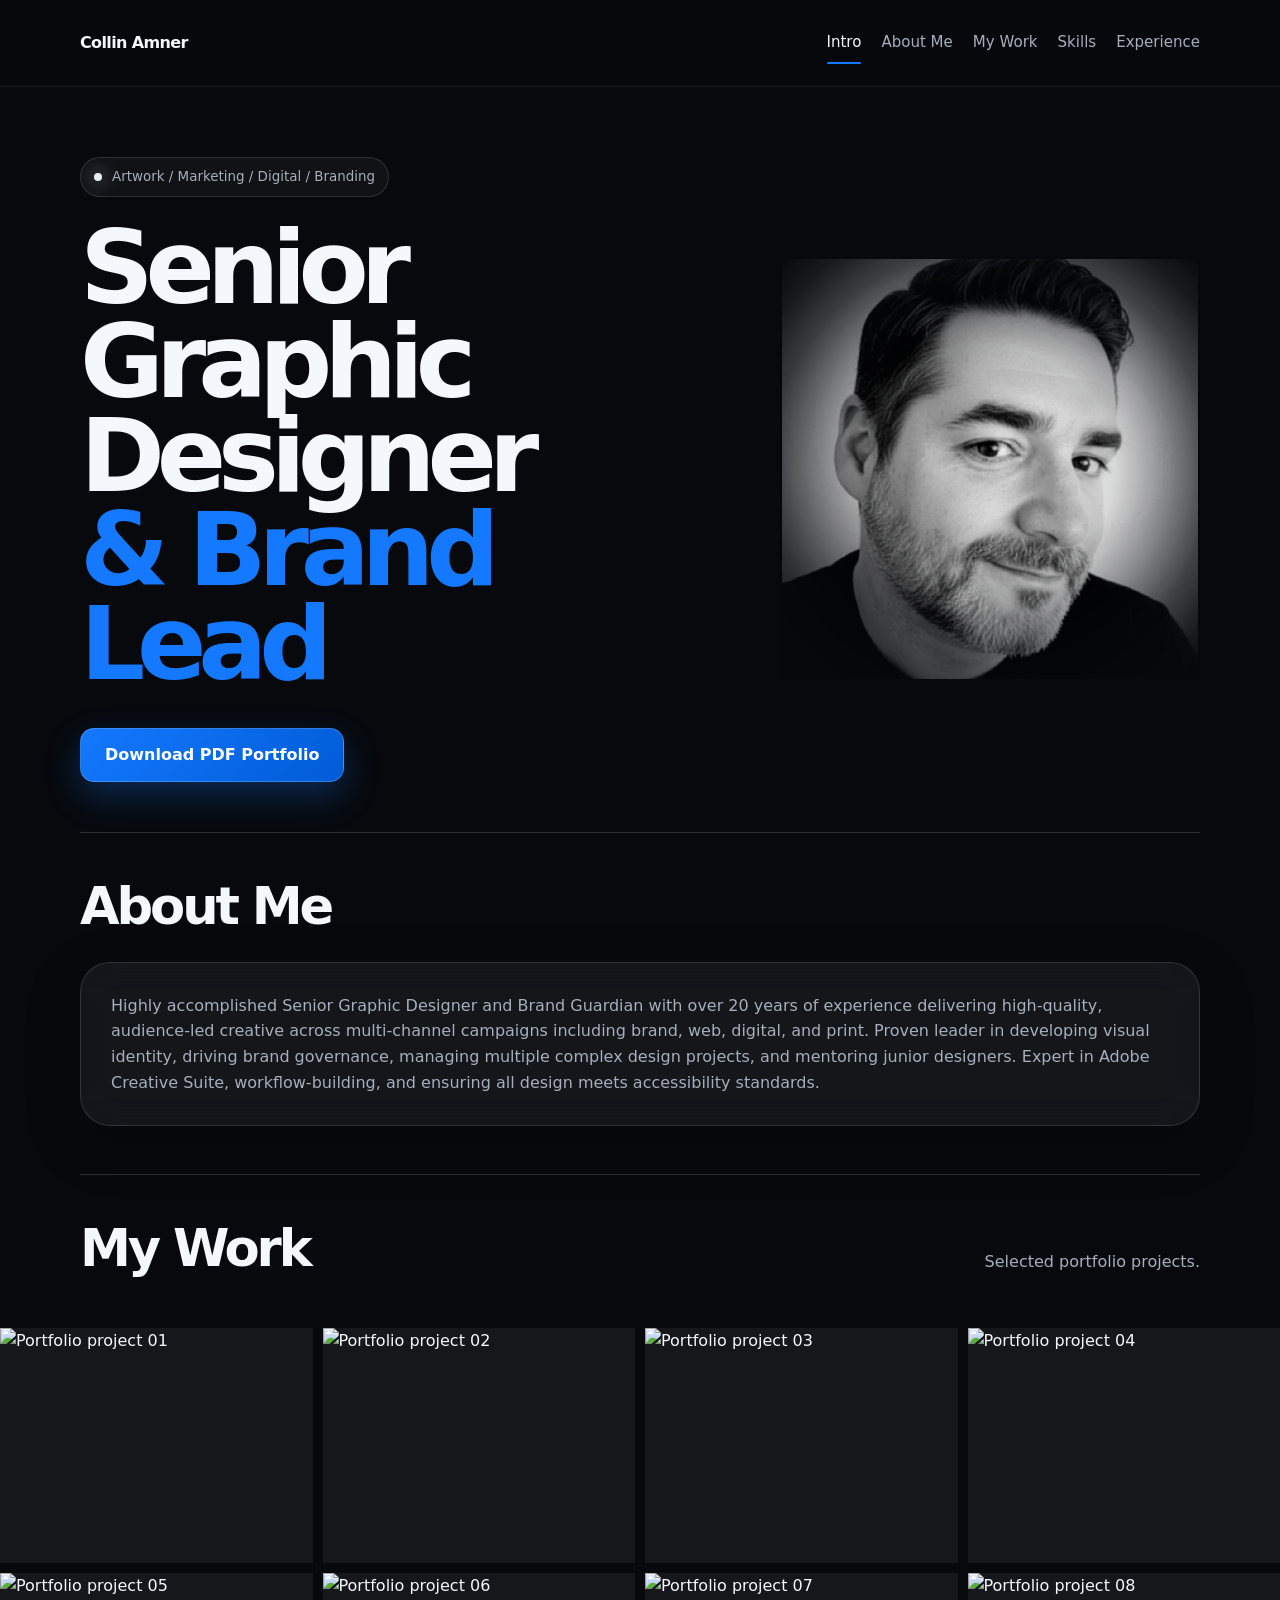
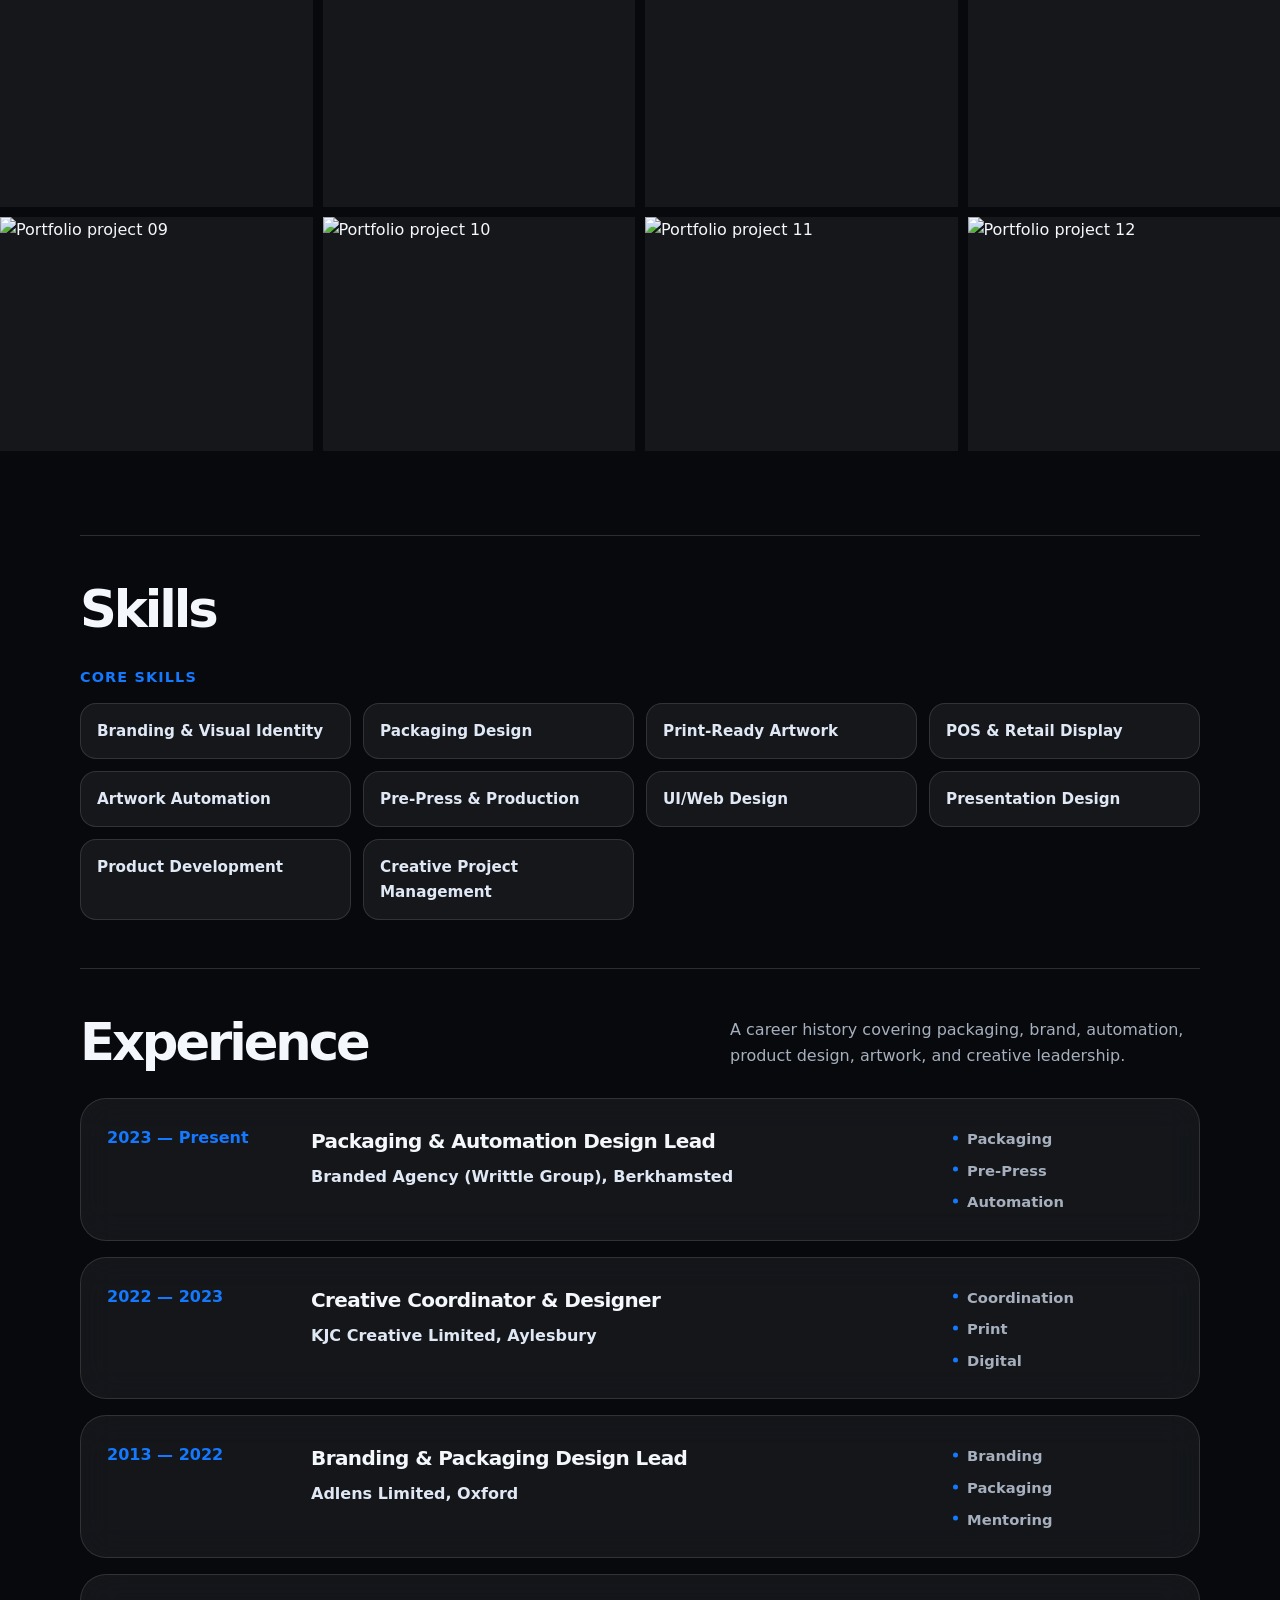
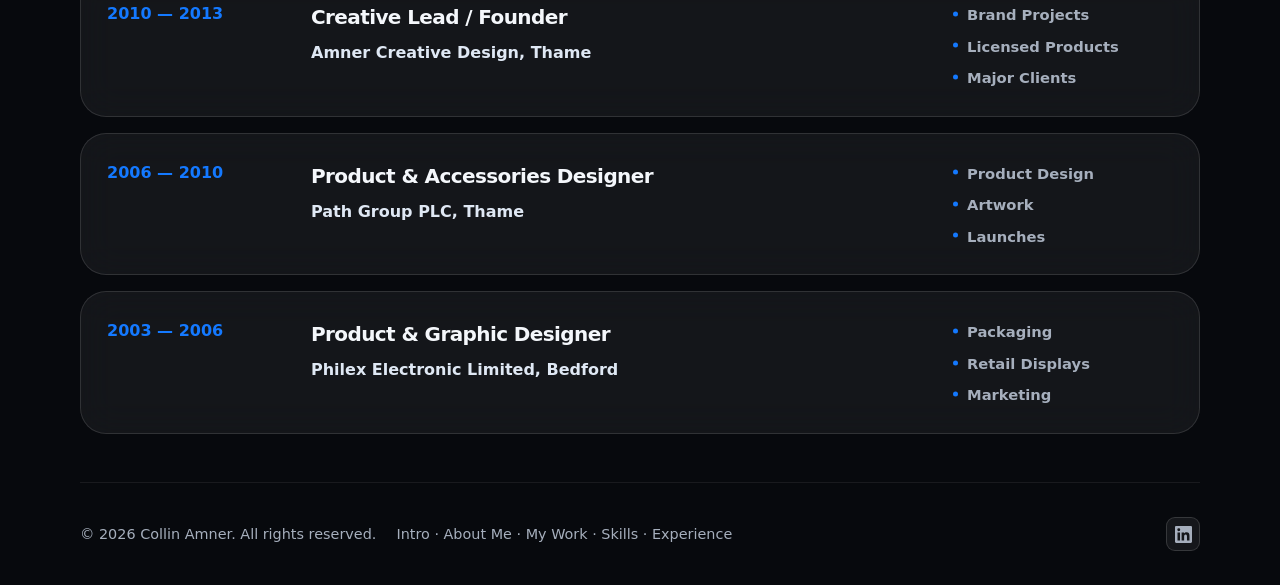
==== commit 2e4ec1aa: "Update index.html" ====
--- a/index.html
+++ b/index.html
@@ -37,7 +37,7 @@
     main section:not(:first-child) { border-top: 1px solid rgba(220,226,235,.16); }
     .intro { padding: 70px 0 50px; display: grid; grid-template-columns: minmax(0,1.15fr) minmax(260px,.85fr); gap: 44px; align-items: center; }
     .profile-frame { justify-self: end; width: min(420px, 100%); aspect-ratio: 1/1; overflow: hidden; }
-    .profile-frame img { display: block; width: 100%; height: 100%; object-fit: cover; filter: grayscale(1); -webkit-mask-image: radial-gradient(ellipse at center, black 26%, rgba(0,0,0,.96) 38%, rgba(0,0,0,.78) 52%, rgba(0,0,0,.42) 68%, rgba(0,0,0,.16) 82%, transparent 100%); mask-image: radial-gradient(ellipse at center, black 26%, rgba(0,0,0,.96) 38%, rgba(0,0,0,.78) 52%, rgba(0,0,0,.42) 68%, rgba(0,0,0,.16) 82%, transparent 100%); }
+    .profile-frame img { display: block; width: 100%; height: 100%; object-fit: cover; filter: grayscale(1); -webkit-mask-image: radial-gradient(ellipse at center, black 18%, rgba(0,0,0,.98) 28%, rgba(0,0,0,.88) 42%, rgba(0,0,0,.58) 58%, rgba(0,0,0,.26) 74%, rgba(0,0,0,.08) 88%, transparent 100%); mask-image: radial-gradient(ellipse at center, black 18%, rgba(0,0,0,.98) 28%, rgba(0,0,0,.88) 42%, rgba(0,0,0,.58) 58%, rgba(0,0,0,.26) 74%, rgba(0,0,0,.08) 88%, transparent 100%); }
     .eyebrow { display: inline-flex; align-items: center; gap: 10px; padding: 8px 13px; border: 1px solid var(--line); background: rgba(255,255,255,.04); border-radius: 999px; color: var(--muted); font-size: .84rem; margin-bottom: 24px; }
     .eyebrow::before { content: ""; width: 8px; height: 8px; border-radius: 50%; background: #e8eef6; box-shadow: 0 0 18px rgba(232,238,246,.8); }
     h1 { font-size: clamp(3.2rem, 8vw, 6.6rem); line-height: .92; letter-spacing: -.08em; max-width: 900px; }
@@ -184,7 +184,7 @@
       .eyebrow { order: 3; margin: 12px 0 0; }
       h1 { order: 1; font-size: clamp(2.9rem, 14vw, 4.4rem); line-height: .9; }
       .profile-frame { order: 2; width: min(270px, 82vw); justify-self: start; align-self: flex-start; margin: 8px 0 0; }
-      .profile-frame img { -webkit-mask-image: radial-gradient(ellipse at center, black 28%, rgba(0,0,0,.97) 40%, rgba(0,0,0,.8) 54%, rgba(0,0,0,.44) 70%, rgba(0,0,0,.18) 84%, transparent 100%); mask-image: radial-gradient(ellipse at center, black 28%, rgba(0,0,0,.97) 40%, rgba(0,0,0,.8) 54%, rgba(0,0,0,.44) 70%, rgba(0,0,0,.18) 84%, transparent 100%); object-position: center top; }
+      .profile-frame img { -webkit-mask-image: radial-gradient(ellipse at center, black 20%, rgba(0,0,0,.99) 30%, rgba(0,0,0,.9) 44%, rgba(0,0,0,.6) 60%, rgba(0,0,0,.28) 76%, rgba(0,0,0,.1) 90%, transparent 100%); mask-image: radial-gradient(ellipse at center, black 20%, rgba(0,0,0,.99) 30%, rgba(0,0,0,.9) 44%, rgba(0,0,0,.6) 60%, rgba(0,0,0,.28) 76%, rgba(0,0,0,.1) 90%, transparent 100%); object-position: center top; }
       .actions { order: 4; margin-top: 14px; width: 100%; justify-content: flex-start; }
       .btn.download { width: min(90%, 252px); }
       .section-title { margin-bottom: 18px; gap: 14px; }
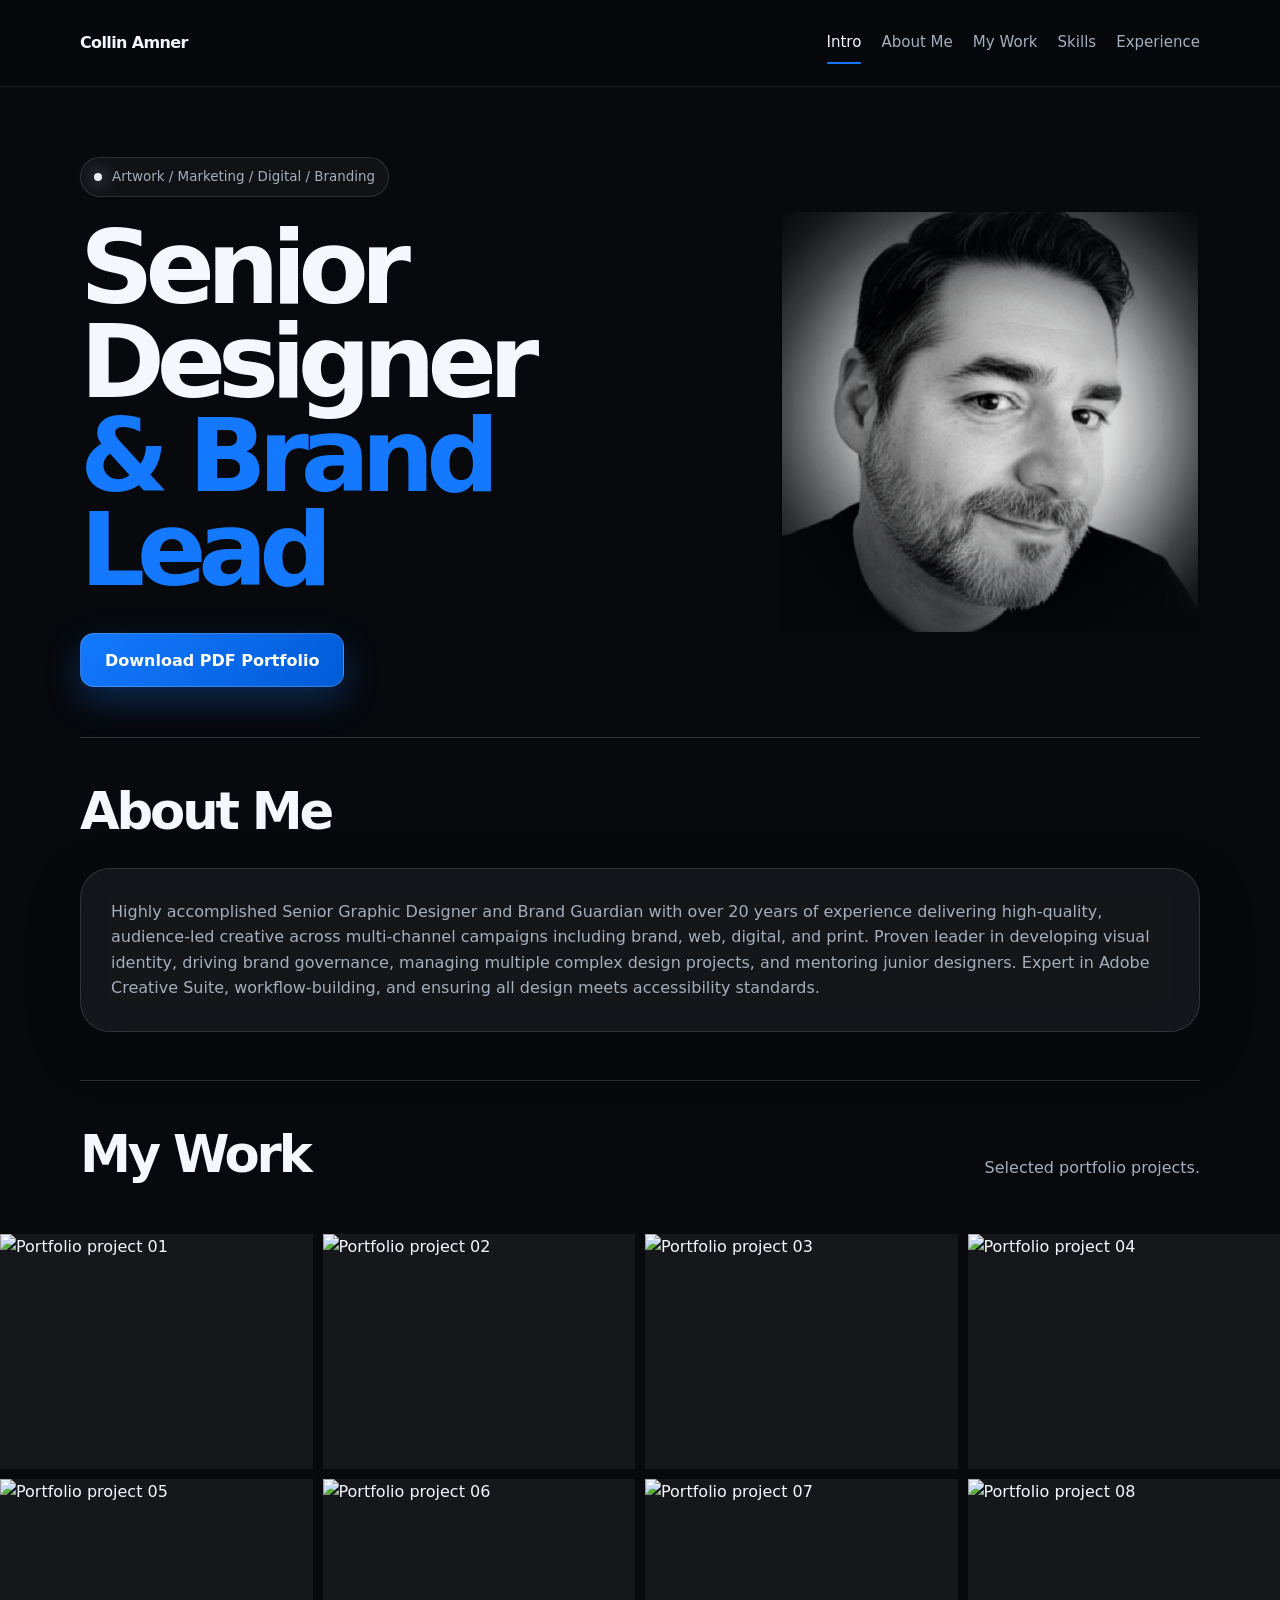
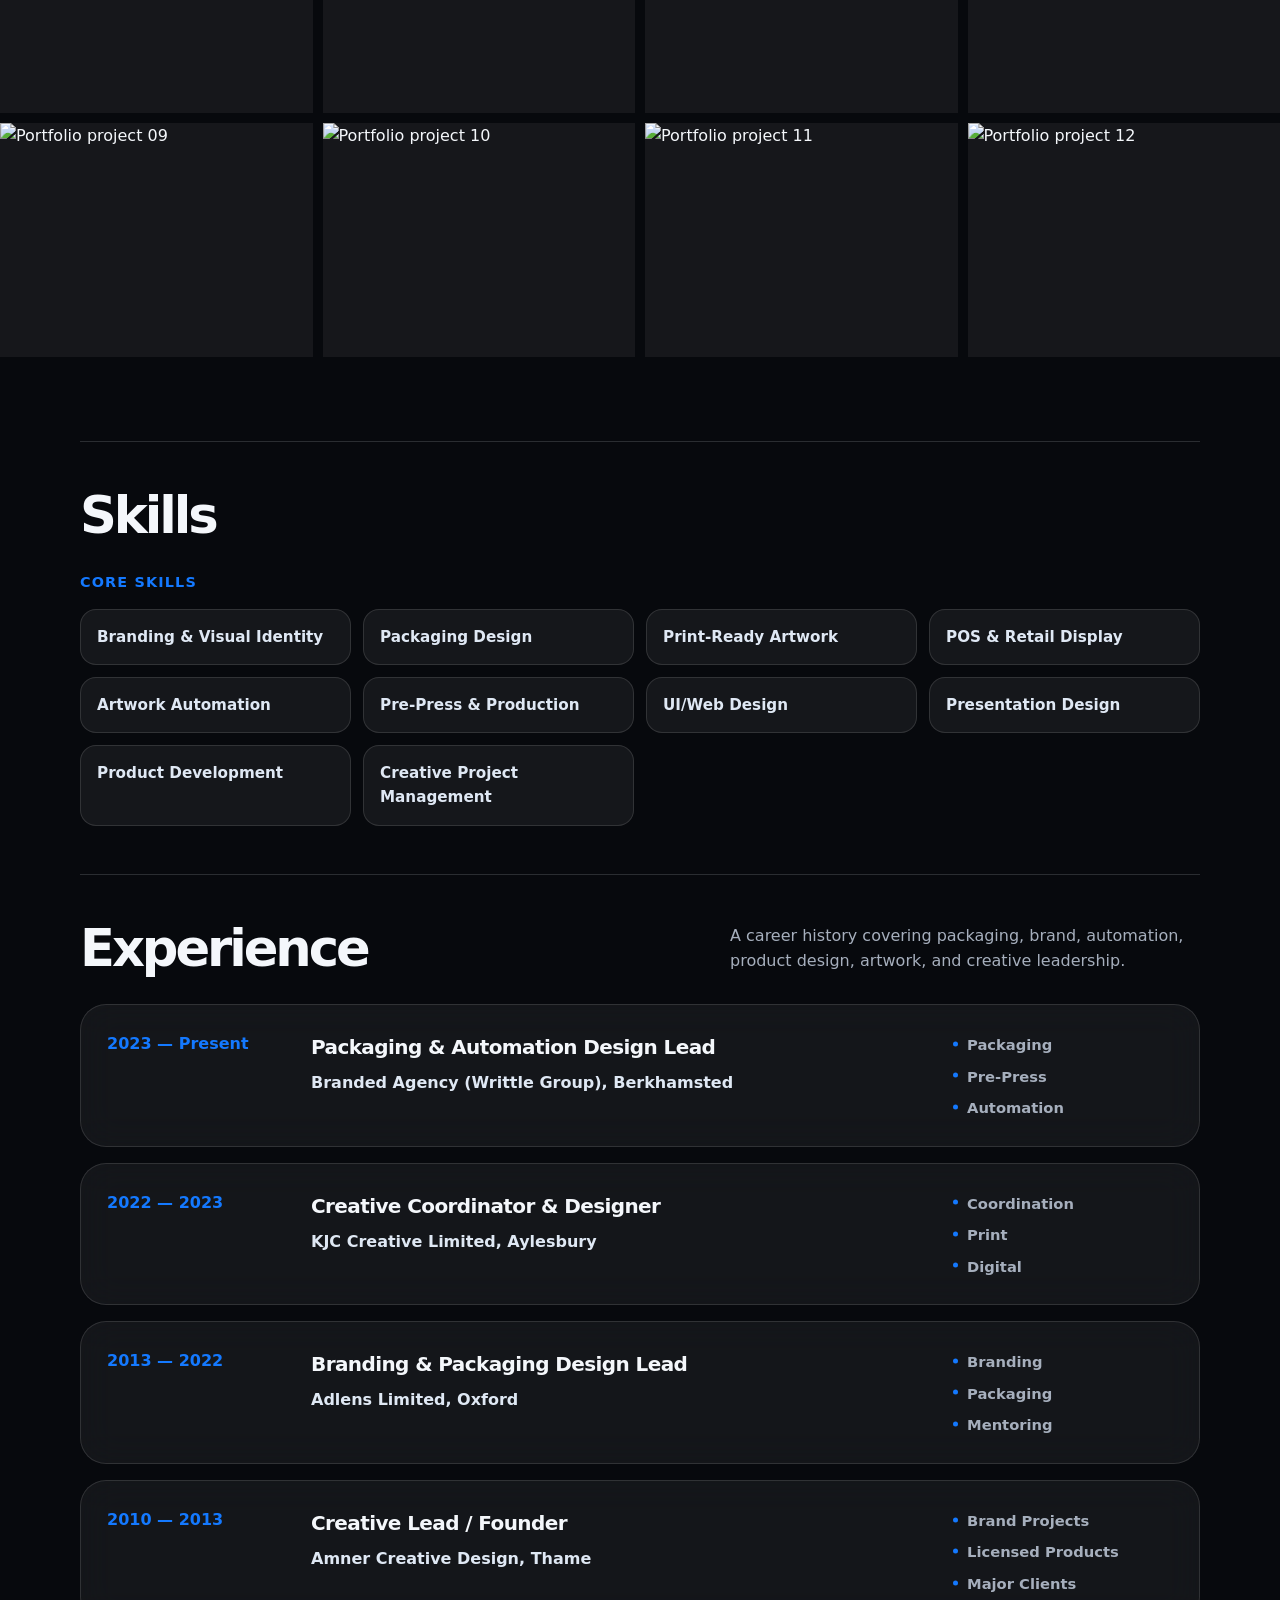
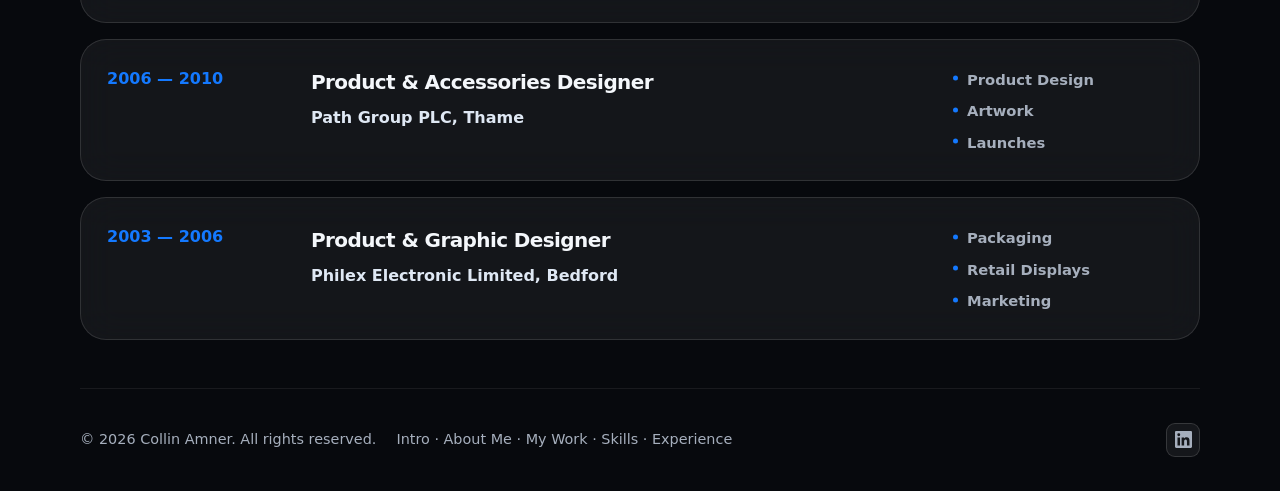
==== commit 7e19aed1: "Update index.html" ====
--- a/index.html
+++ b/index.html
@@ -218,7 +218,7 @@
       <section id="intro" class="intro wrap" aria-labelledby="intro-title">
         <div class="intro-content">
           <span class="eyebrow">Artwork / Marketing / Digital / Branding</span>
-          <h1 id="intro-title">Senior Graphic Designer <br /><span class="title-accent">&amp; Brand Lead</span></h1>
+          <h1 id="intro-title">Senior Designer <br /><span class="title-accent">&amp; Brand Lead</span></h1>
           <div class="actions">
             <a class="btn download" href="./assets/collinamner_portfolio.pdf" target="_blank" rel="noopener">Download PDF Portfolio</a>
           </div>
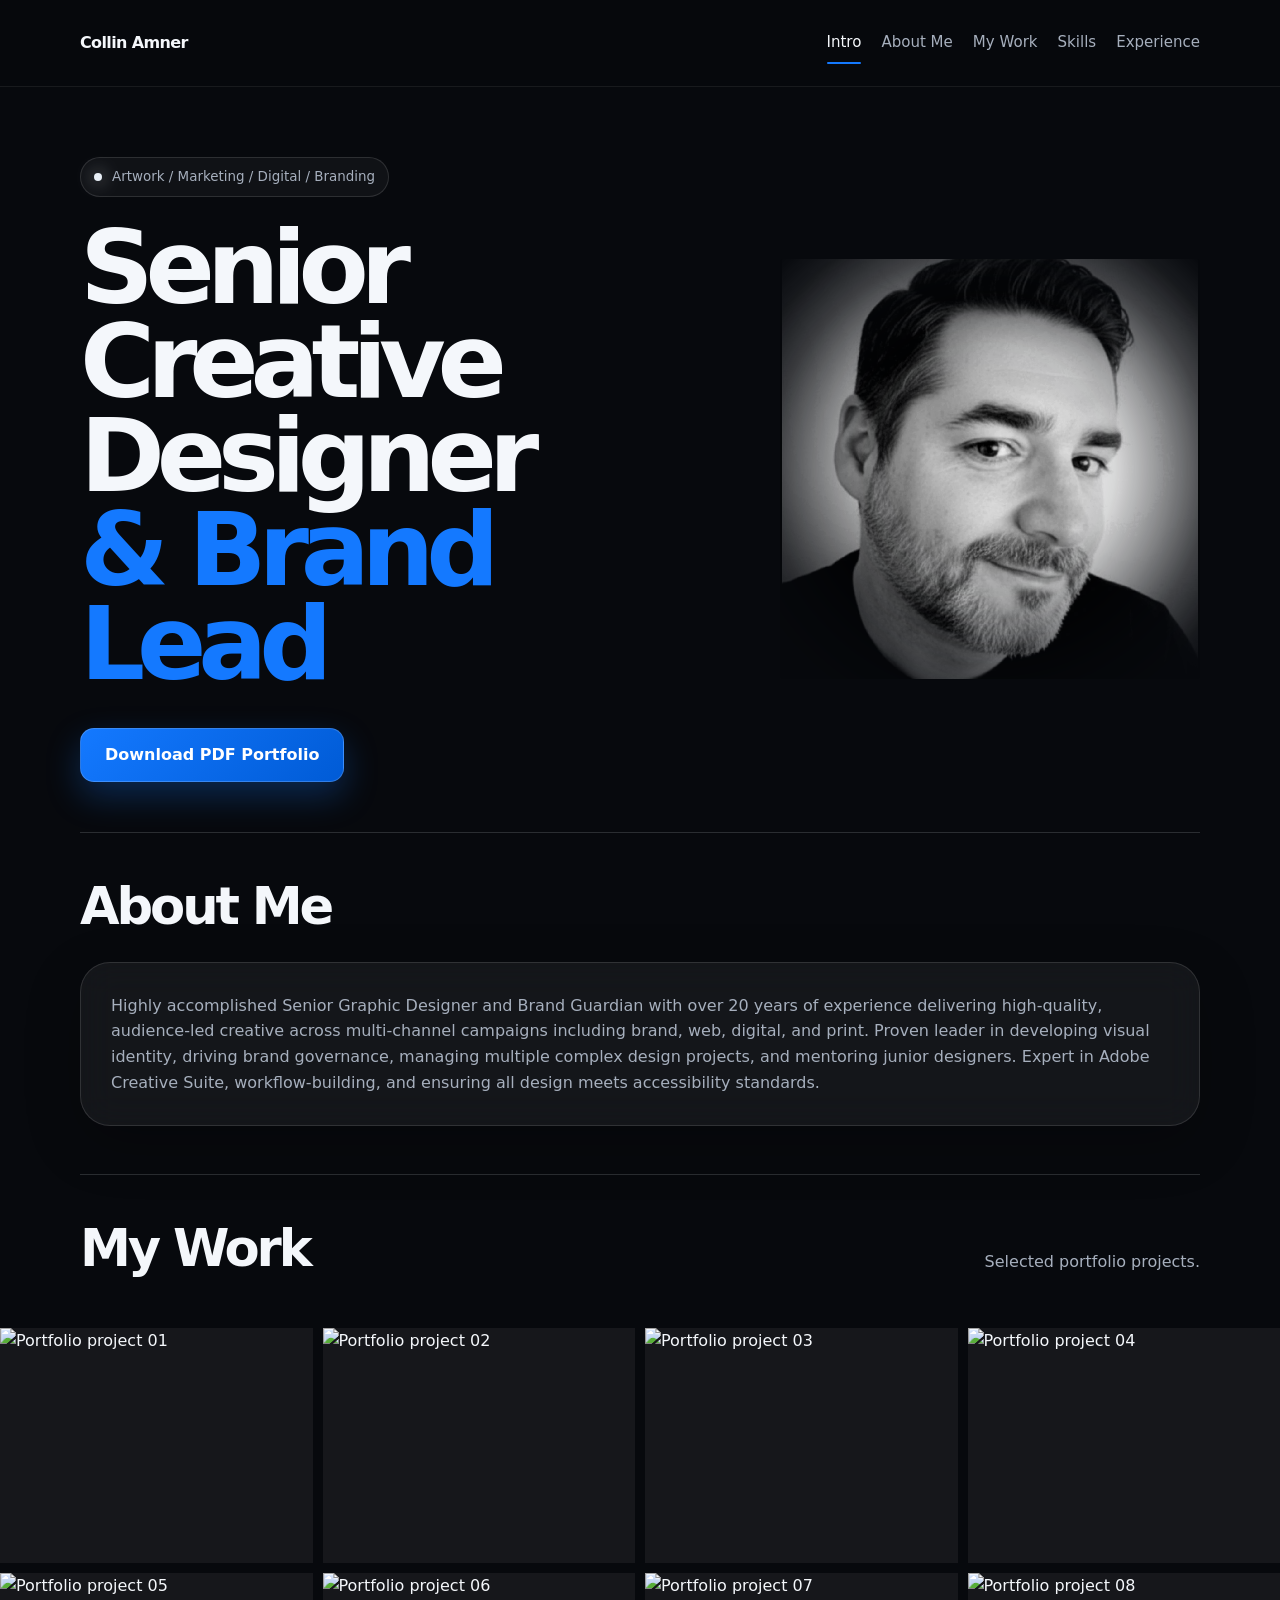
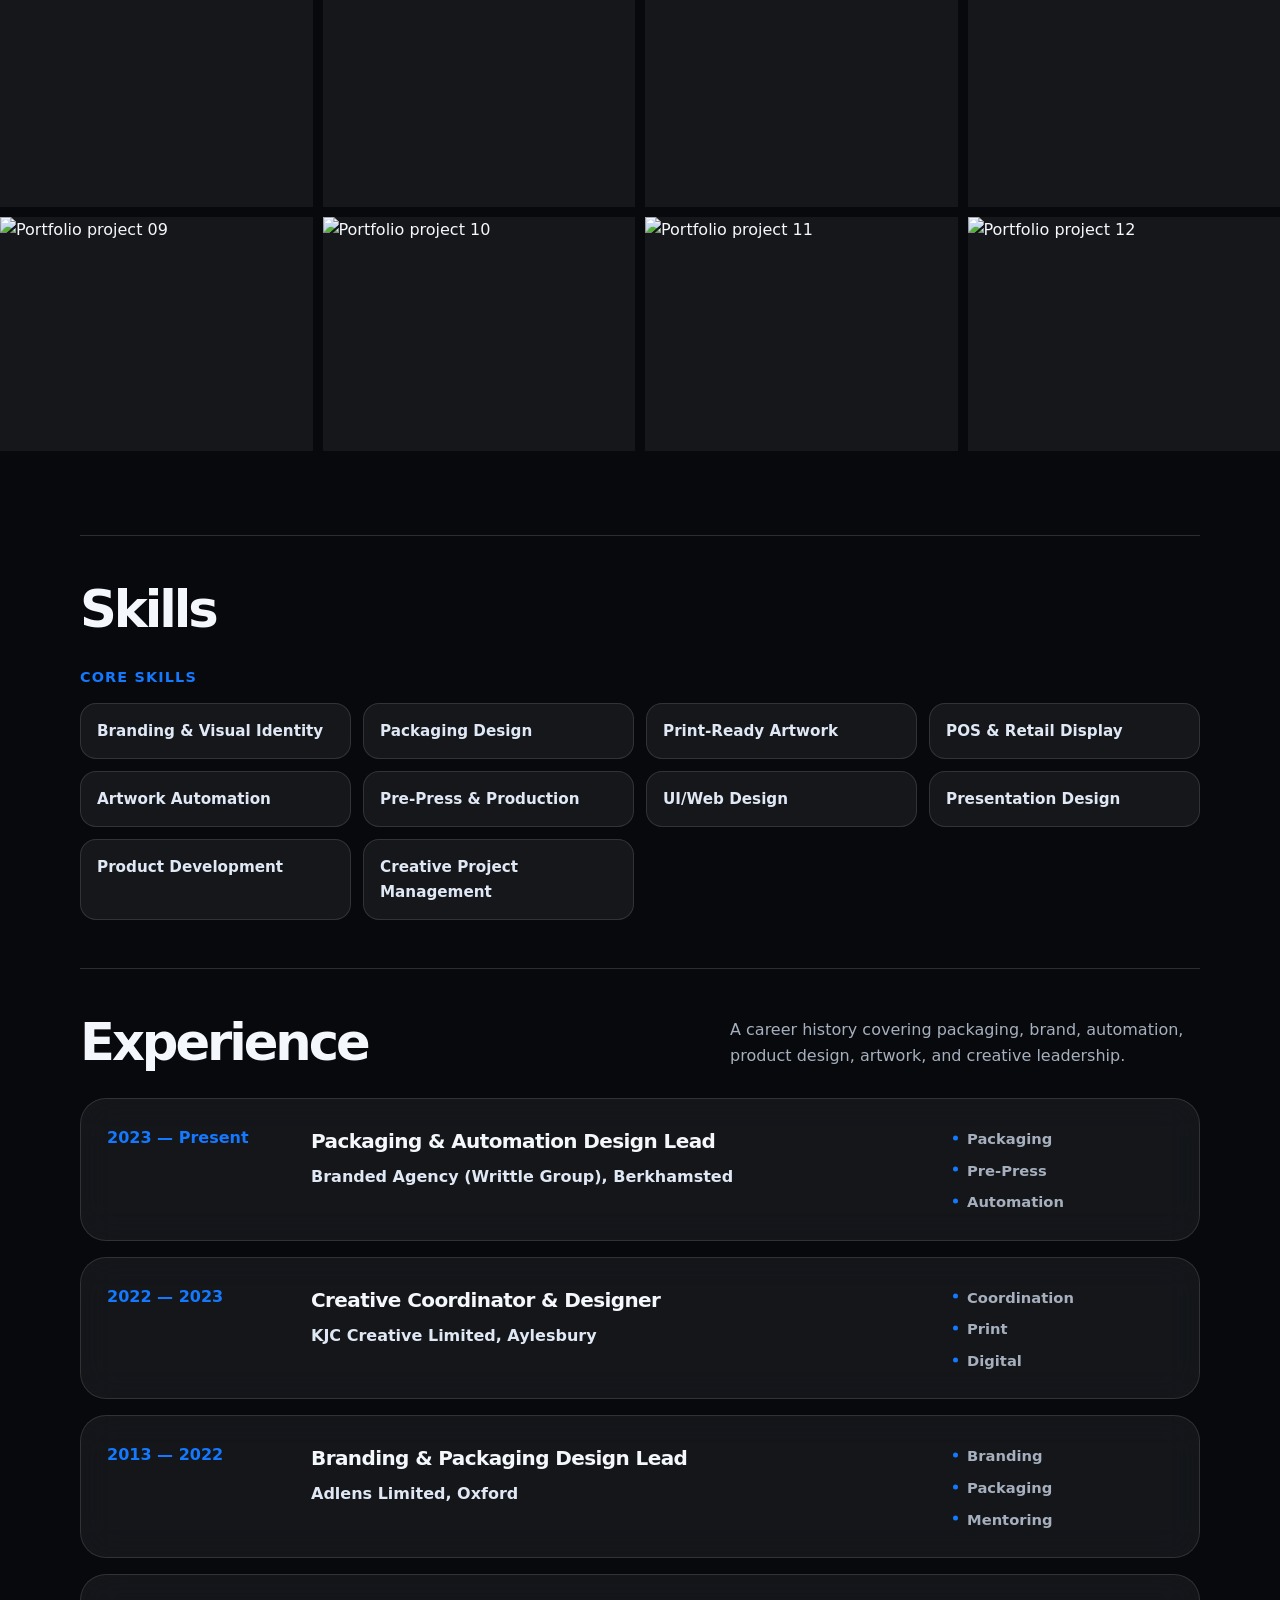
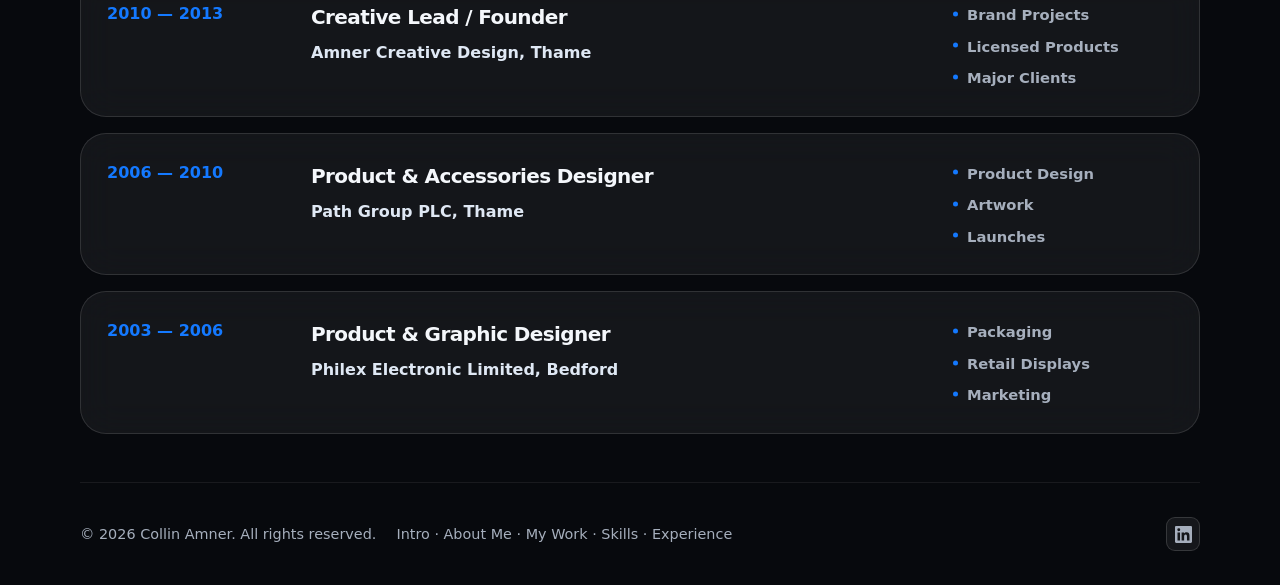
==== commit 0ece7e22: "Update index.html" ====
--- a/index.html
+++ b/index.html
@@ -218,7 +218,7 @@
       <section id="intro" class="intro wrap" aria-labelledby="intro-title">
         <div class="intro-content">
           <span class="eyebrow">Artwork / Marketing / Digital / Branding</span>
-          <h1 id="intro-title">Senior Designer <br /><span class="title-accent">&amp; Brand Lead</span></h1>
+          <h1 id="intro-title">Senior Creative Designer <br /><span class="title-accent">&amp; Brand Lead</span></h1>
           <div class="actions">
             <a class="btn download" href="./assets/collinamner_portfolio.pdf" target="_blank" rel="noopener">Download PDF Portfolio</a>
           </div>
